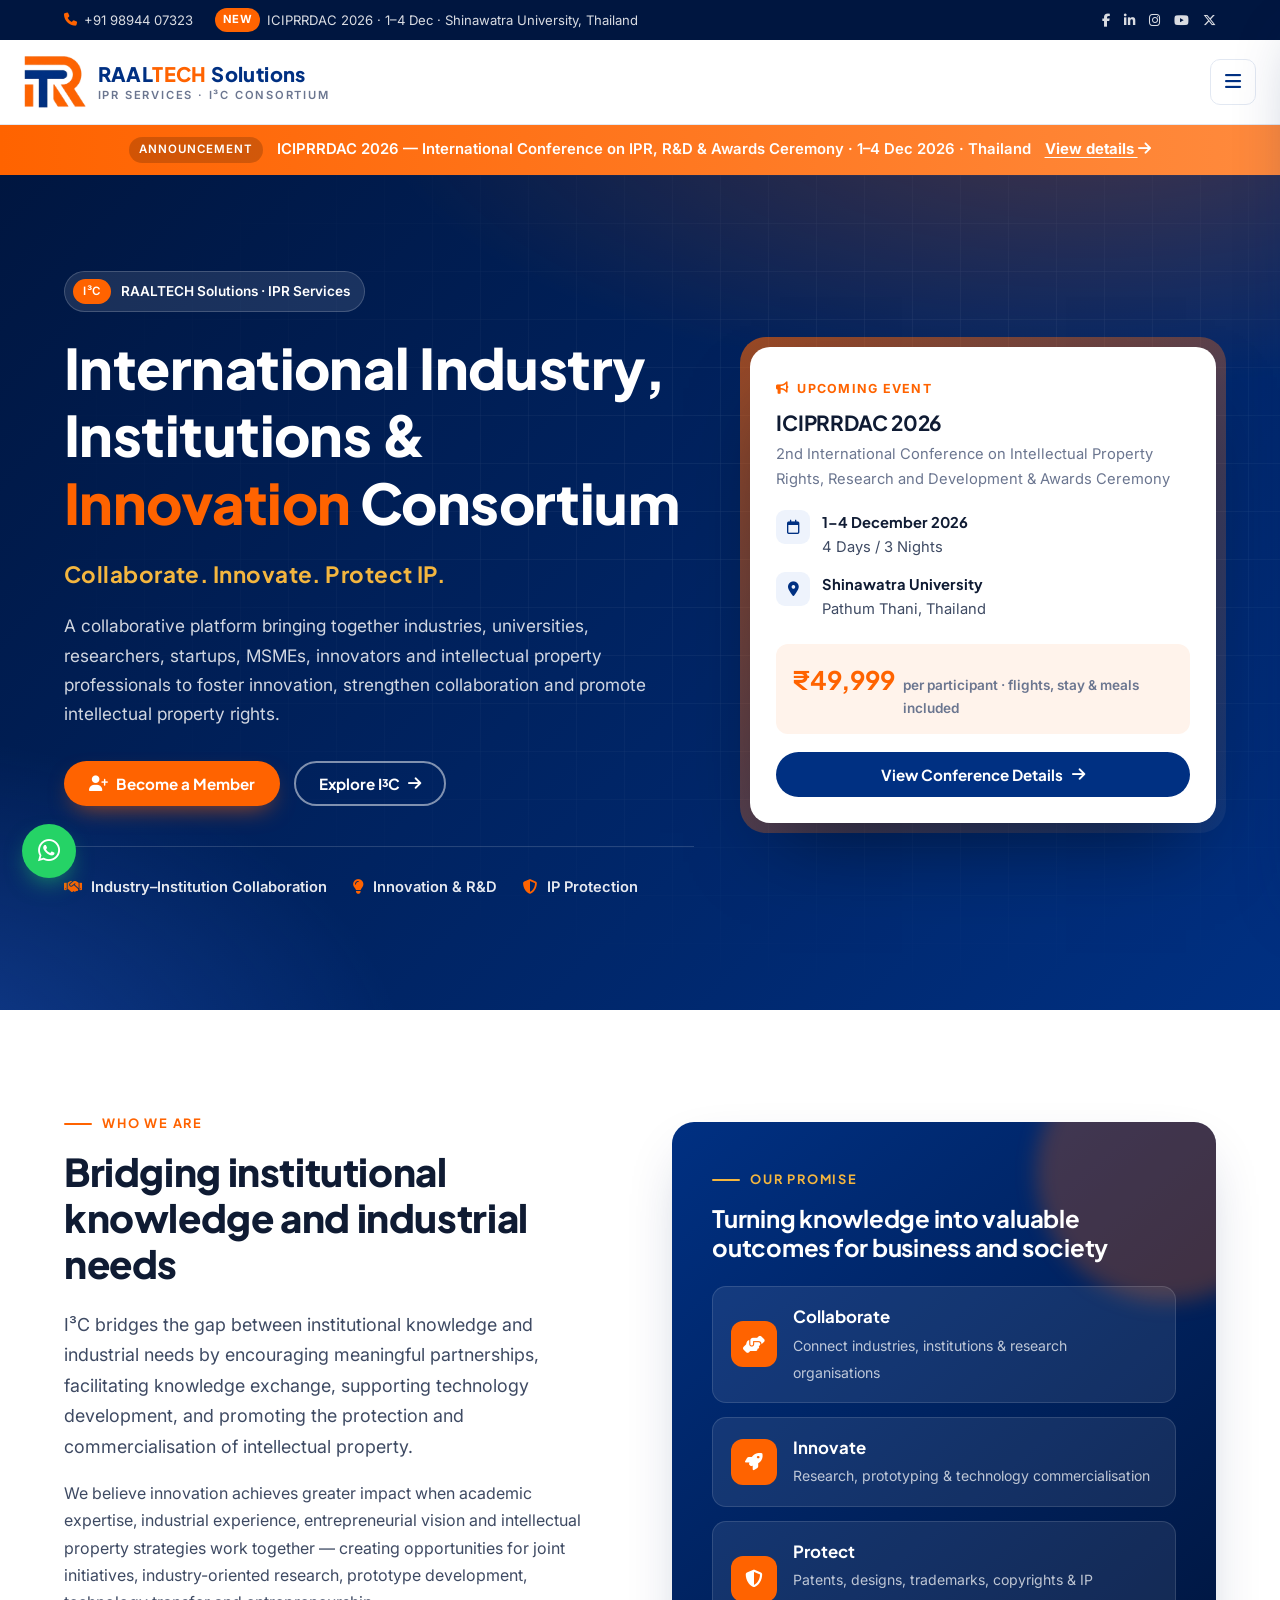
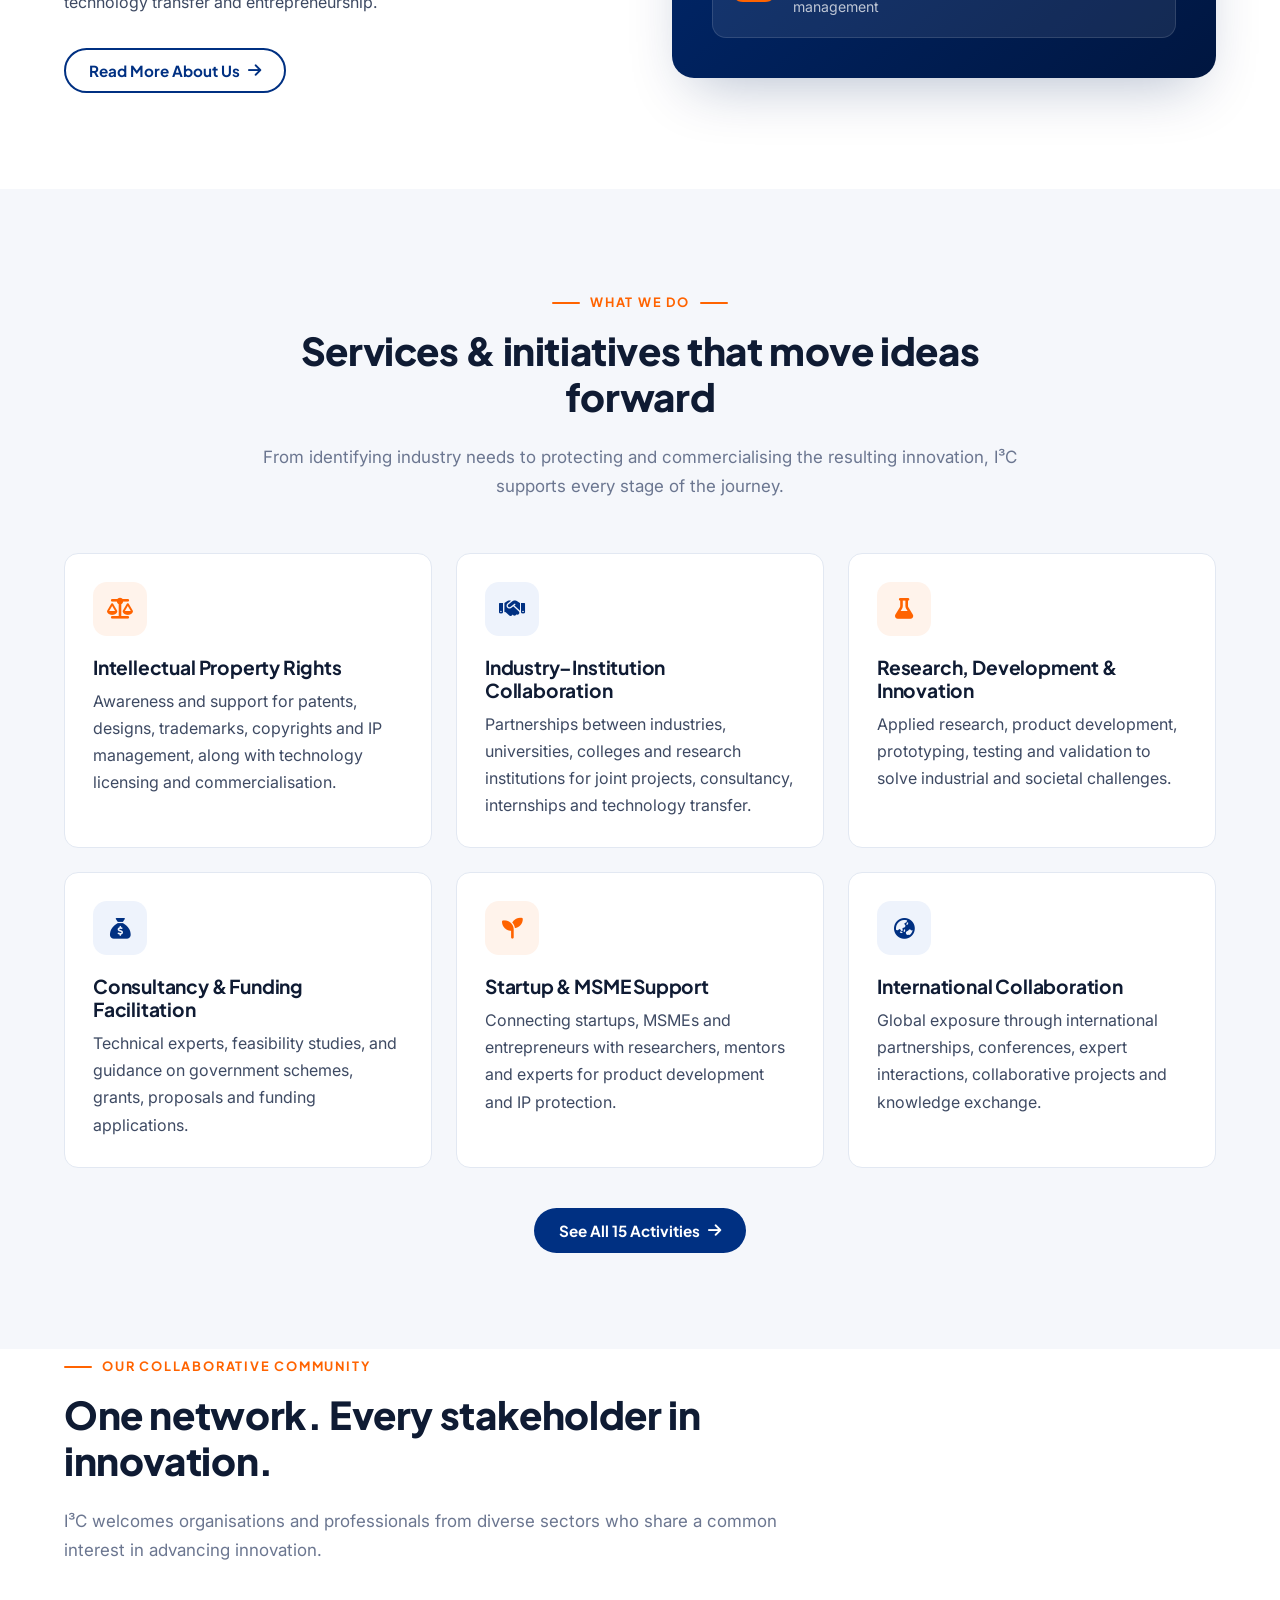
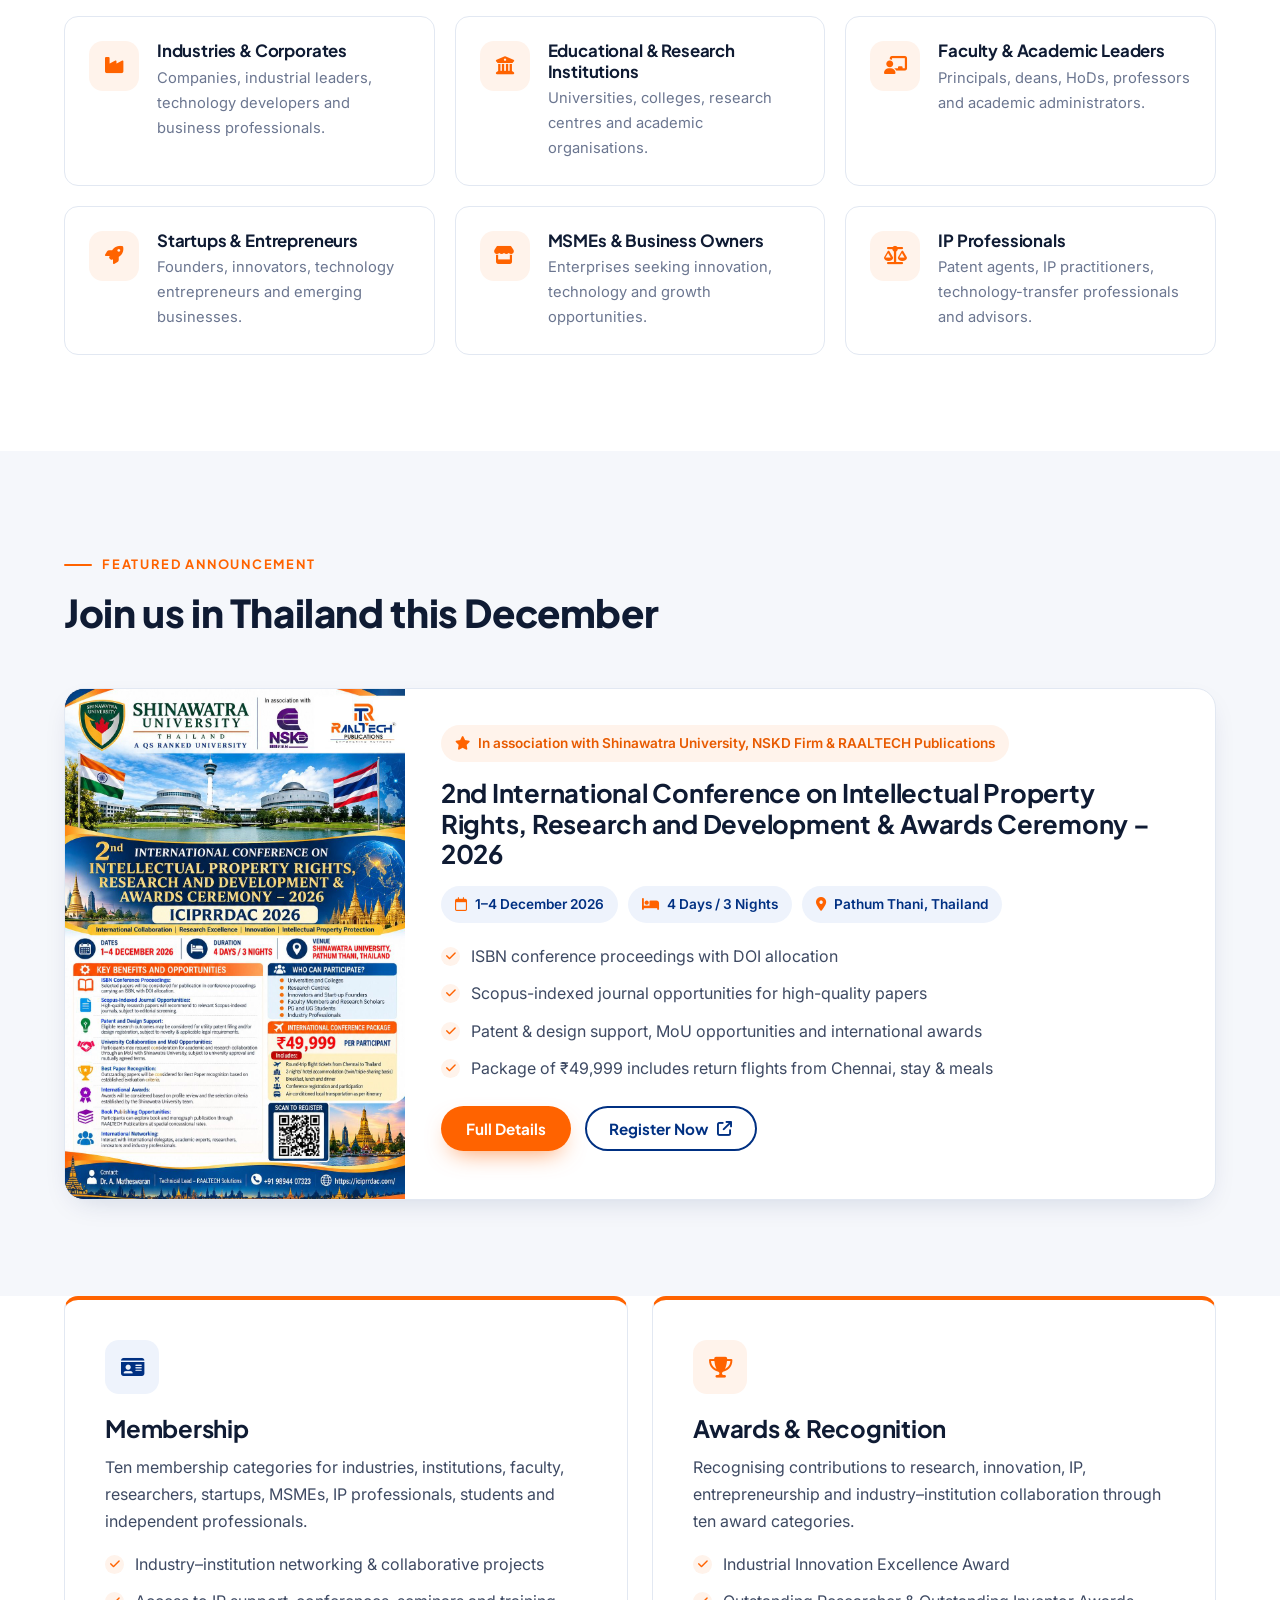
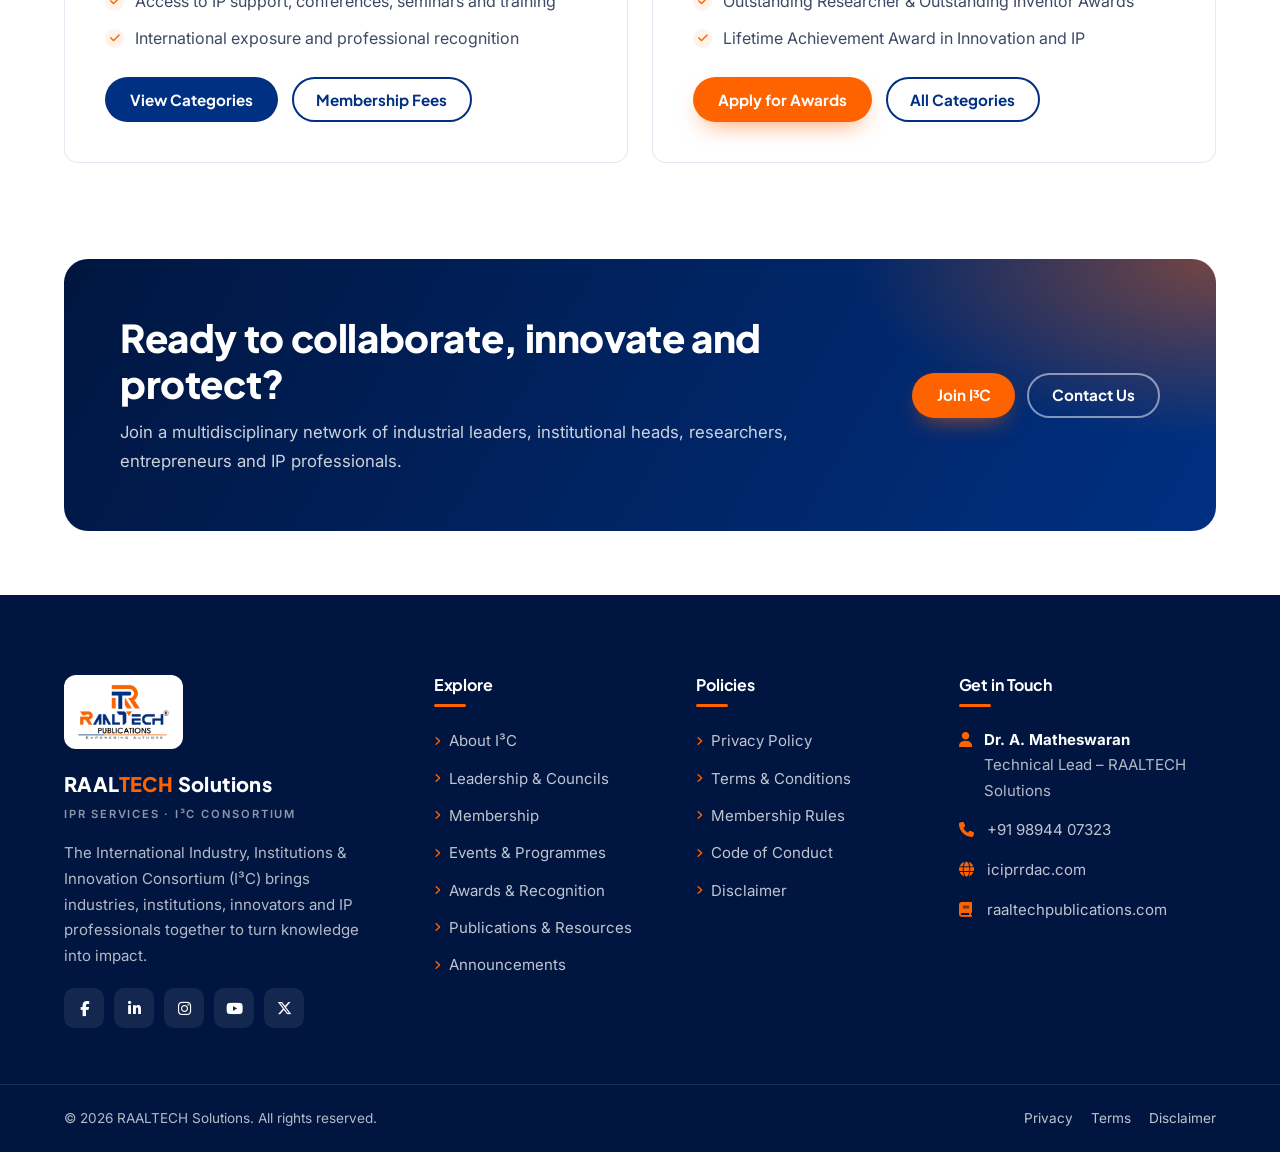
==== index.html @ c5537db1 "first commit" ====
<!doctype html>
<html lang="en">
<head>
  <meta charset="utf-8">
  <meta name="viewport" content="width=device-width, initial-scale=1">
  <title>RAALTECH Solutions | I³C – Collaborate. Innovate. Protect IP.</title>
  <meta name="description" content="RAALTECH Solutions (IPR Services) and the International Industry, Institutions & Innovation Consortium (I³C) connect industries, institutions, innovators and IP professionals.">
  <meta name="theme-color" content="#003082">
  <link rel="icon" type="image/png" href="assets/img/favicon.png">
  <link rel="preconnect" href="https://fonts.googleapis.com">
  <link rel="preconnect" href="https://fonts.gstatic.com" crossorigin>
  <link href="https://fonts.googleapis.com/css2?family=Inter:wght@400;500;600;700&family=Plus+Jakarta+Sans:wght@600;700;800&display=swap" rel="stylesheet">
  <link rel="stylesheet" href="https://cdnjs.cloudflare.com/ajax/libs/font-awesome/6.5.1/css/all.min.css">
  <link rel="stylesheet" href="assets/css/style.css">
  <script src="assets/js/main.js" defer></script>
</head>
<body data-page="home">
  <div id="site-header"></div>

  <main id="main">
    <!-- Announcement strip -->
    <div class="announce-strip">
      <div class="container">
        <span class="pill">Announcement</span>
        <span>ICIPRRDAC 2026 — International Conference on IPR, R&amp;D &amp; Awards Ceremony · 1–4 Dec 2026 · Thailand</span>
        <a href="announcements.html">View details <i class="fa-solid fa-arrow-right"></i></a>
      </div>
    </div>

    <!-- Hero -->
    <section class="hero">
      <div class="container">
        <div>
          <div class="hero-eyebrow"><span class="dot">I³C</span> RAALTECH Solutions · IPR Services</div>
          <h1>International Industry, Institutions &amp; <span class="accent">Innovation</span> Consortium</h1>
          <div class="hero-tagline">Collaborate. Innovate. Protect IP.</div>
          <p class="hero-lead">A collaborative platform bringing together industries, universities, researchers, startups, MSMEs, innovators and intellectual property professionals to foster innovation, strengthen collaboration and promote intellectual property rights.</p>
          <div class="hero-actions">
            <a class="btn btn-primary" href="membership.html#apply"><i class="fa-solid fa-user-plus"></i> Become a Member</a>
            <a class="btn btn-ghost-light" href="about.html">Explore I³C <i class="fa-solid fa-arrow-right"></i></a>
          </div>
          <div class="hero-pillars">
            <span><i class="fa-solid fa-handshake"></i> Industry–Institution Collaboration</span>
            <span><i class="fa-solid fa-lightbulb"></i> Innovation &amp; R&amp;D</span>
            <span><i class="fa-solid fa-shield-halved"></i> IP Protection</span>
          </div>
        </div>

        <aside class="hero-card reveal" aria-label="Upcoming conference">
          <div class="tag"><i class="fa-solid fa-bullhorn"></i> Upcoming Event</div>
          <h3>ICIPRRDAC 2026</h3>
          <p class="sub">2nd International Conference on Intellectual Property Rights, Research and Development &amp; Awards Ceremony</p>
          <ul class="meta">
            <li><i class="fa-regular fa-calendar"></i><span><strong>1–4 December 2026</strong>4 Days / 3 Nights</span></li>
            <li><i class="fa-solid fa-location-dot"></i><span><strong>Shinawatra University</strong>Pathum Thani, Thailand</span></li>
          </ul>
          <div class="price"><b>₹49,999</b><span>per participant · flights, stay &amp; meals included</span></div>
          <a class="btn btn-navy btn-block" href="announcements.html">View Conference Details <i class="fa-solid fa-arrow-right"></i></a>
        </aside>
      </div>
    </section>

    <!-- About -->
    <section class="section">
      <div class="container split">
        <div class="reveal">
          <span class="eyebrow">Who We Are</span>
          <h2>Bridging institutional knowledge and industrial needs</h2>
          <p class="lead">I³C bridges the gap between institutional knowledge and industrial needs by encouraging meaningful partnerships, facilitating knowledge exchange, supporting technology development, and promoting the protection and commercialisation of intellectual property.</p>
          <p>We believe innovation achieves greater impact when academic expertise, industrial experience, entrepreneurial vision and intellectual property strategies work together — creating opportunities for joint initiatives, industry-oriented research, prototype development, technology transfer and entrepreneurship.</p>
          <a class="btn btn-outline mt-2" href="about.html">Read More About Us <i class="fa-solid fa-arrow-right"></i></a>
        </div>
        <div class="about-visual reveal">
          <div class="about-panel">
            <span class="eyebrow" style="color:var(--gold)">Our Promise</span>
            <h3>Turning knowledge into valuable outcomes for business and society</h3>
            <div class="triad">
              <div class="triad-item"><i class="fa-solid fa-handshake-angle"></i><div><strong>Collaborate</strong><span>Connect industries, institutions &amp; research organisations</span></div></div>
              <div class="triad-item"><i class="fa-solid fa-rocket"></i><div><strong>Innovate</strong><span>Research, prototyping &amp; technology commercialisation</span></div></div>
              <div class="triad-item"><i class="fa-solid fa-shield-halved"></i><div><strong>Protect</strong><span>Patents, designs, trademarks, copyrights &amp; IP management</span></div></div>
            </div>
          </div>
        </div>
      </div>
    </section>

    <!-- What we do -->
    <section class="section section-soft">
      <div class="container">
        <div class="section-head center reveal">
          <span class="eyebrow">What We Do</span>
          <h2>Services &amp; initiatives that move ideas forward</h2>
          <p>From identifying industry needs to protecting and commercialising the resulting innovation, I³C supports every stage of the journey.</p>
        </div>
        <div class="grid grid-3">
          <article class="card reveal">
            <div class="card-icon orange"><i class="fa-solid fa-scale-balanced"></i></div>
            <h3>Intellectual Property Rights</h3>
            <p>Awareness and support for patents, designs, trademarks, copyrights and IP management, along with technology licensing and commercialisation.</p>
          </article>
          <article class="card reveal">
            <div class="card-icon"><i class="fa-solid fa-handshake"></i></div>
            <h3>Industry–Institution Collaboration</h3>
            <p>Partnerships between industries, universities, colleges and research institutions for joint projects, consultancy, internships and technology transfer.</p>
          </article>
          <article class="card reveal">
            <div class="card-icon orange"><i class="fa-solid fa-flask"></i></div>
            <h3>Research, Development &amp; Innovation</h3>
            <p>Applied research, product development, prototyping, testing and validation to solve industrial and societal challenges.</p>
          </article>
          <article class="card reveal">
            <div class="card-icon"><i class="fa-solid fa-sack-dollar"></i></div>
            <h3>Consultancy &amp; Funding Facilitation</h3>
            <p>Technical experts, feasibility studies, and guidance on government schemes, grants, proposals and funding applications.</p>
          </article>
          <article class="card reveal">
            <div class="card-icon orange"><i class="fa-solid fa-seedling"></i></div>
            <h3>Startup &amp; MSME Support</h3>
            <p>Connecting startups, MSMEs and entrepreneurs with researchers, mentors and experts for product development and IP protection.</p>
          </article>
          <article class="card reveal">
            <div class="card-icon"><i class="fa-solid fa-earth-asia"></i></div>
            <h3>International Collaboration</h3>
            <p>Global exposure through international partnerships, conferences, expert interactions, collaborative projects and knowledge exchange.</p>
          </article>
        </div>
        <div class="text-center mt-4 reveal">
          <a class="btn btn-navy" href="about.html#activities">See All 15 Activities <i class="fa-solid fa-arrow-right"></i></a>
        </div>
      </div>
    </section>

    <!-- Community -->
    <section class="section">
      <div class="container">
        <div class="section-head reveal">
          <span class="eyebrow">Our Collaborative Community</span>
          <h2>One network. Every stakeholder in innovation.</h2>
          <p>I³C welcomes organisations and professionals from diverse sectors who share a common interest in advancing innovation.</p>
        </div>
        <div class="community-grid">
          <div class="community-item reveal"><i class="fa-solid fa-industry"></i><div><h4>Industries &amp; Corporates</h4><p>Companies, industrial leaders, technology developers and business professionals.</p></div></div>
          <div class="community-item reveal"><i class="fa-solid fa-building-columns"></i><div><h4>Educational &amp; Research Institutions</h4><p>Universities, colleges, research centres and academic organisations.</p></div></div>
          <div class="community-item reveal"><i class="fa-solid fa-chalkboard-user"></i><div><h4>Faculty &amp; Academic Leaders</h4><p>Principals, deans, HoDs, professors and academic administrators.</p></div></div>
          <div class="community-item reveal"><i class="fa-solid fa-rocket"></i><div><h4>Startups &amp; Entrepreneurs</h4><p>Founders, innovators, technology entrepreneurs and emerging businesses.</p></div></div>
          <div class="community-item reveal"><i class="fa-solid fa-store"></i><div><h4>MSMEs &amp; Business Owners</h4><p>Enterprises seeking innovation, technology and growth opportunities.</p></div></div>
          <div class="community-item reveal"><i class="fa-solid fa-scale-balanced"></i><div><h4>IP Professionals</h4><p>Patent agents, IP practitioners, technology-transfer professionals and advisors.</p></div></div>
        </div>
      </div>
    </section>

    <!-- Featured event -->
    <section class="section section-soft">
      <div class="container">
        <div class="section-head reveal">
          <span class="eyebrow">Featured Announcement</span>
          <h2>Join us in Thailand this December</h2>
        </div>
        <article class="event-card reveal">
          <div class="poster"><img src="assets/img/iciprrdac-2026-poster.jpg" alt="ICIPRRDAC 2026 conference poster" loading="lazy" width="1024" height="1536"></div>
          <div class="body">
            <span class="chip orange"><i class="fa-solid fa-star"></i> In association with Shinawatra University, NSKD Firm &amp; RAALTECH Publications</span>
            <h3 class="mt-2" style="font-size:1.6rem">2nd International Conference on Intellectual Property Rights, Research and Development &amp; Awards Ceremony – 2026</h3>
            <div class="meta-row">
              <span class="chip"><i class="fa-regular fa-calendar"></i> 1–4 December 2026</span>
              <span class="chip"><i class="fa-solid fa-bed"></i> 4 Days / 3 Nights</span>
              <span class="chip"><i class="fa-solid fa-location-dot"></i> Pathum Thani, Thailand</span>
            </div>
            <ul class="check-list mb-3">
              <li>ISBN conference proceedings with DOI allocation</li>
              <li>Scopus-indexed journal opportunities for high-quality papers</li>
              <li>Patent &amp; design support, MoU opportunities and international awards</li>
              <li>Package of ₹49,999 includes return flights from Chennai, stay &amp; meals</li>
            </ul>
            <div class="hero-actions">
              <a class="btn btn-primary" href="announcements.html">Full Details</a>
              <a class="btn btn-outline" href="https://iciprrdac.com/" target="_blank" rel="noopener">Register Now <i class="fa-solid fa-arrow-up-right-from-square"></i></a>
            </div>
          </div>
        </article>
      </div>
    </section>

    <!-- Membership & awards -->
    <section class="section">
      <div class="container">
        <div class="grid grid-2">
          <article class="card card-accent reveal" style="padding:40px">
            <div class="card-icon"><i class="fa-solid fa-id-card"></i></div>
            <h3 style="font-size:1.5rem">Membership</h3>
            <p>Ten membership categories for industries, institutions, faculty, researchers, startups, MSMEs, IP professionals, students and independent professionals.</p>
            <ul class="check-list">
              <li>Industry–institution networking &amp; collaborative projects</li>
              <li>Access to IP support, conferences, seminars and training</li>
              <li>International exposure and professional recognition</li>
            </ul>
            <div class="hero-actions mt-3">
              <a class="btn btn-navy" href="membership.html#categories">View Categories</a>
              <a class="btn btn-outline" href="membership.html#fees">Membership Fees</a>
            </div>
          </article>
          <article class="card card-accent reveal" style="padding:40px">
            <div class="card-icon orange"><i class="fa-solid fa-trophy"></i></div>
            <h3 style="font-size:1.5rem">Awards &amp; Recognition</h3>
            <p>Recognising contributions to research, innovation, IP, entrepreneurship and industry–institution collaboration through ten award categories.</p>
            <ul class="check-list">
              <li>Industrial Innovation Excellence Award</li>
              <li>Outstanding Researcher &amp; Outstanding Inventor Awards</li>
              <li>Lifetime Achievement Award in Innovation and IP</li>
            </ul>
            <div class="hero-actions mt-3">
              <a class="btn btn-primary" href="awards.html#apply">Apply for Awards</a>
              <a class="btn btn-outline" href="awards.html#categories">All Categories</a>
            </div>
          </article>
        </div>
      </div>
    </section>

    <!-- CTA -->
    <section class="section-sm" style="padding-top:0">
      <div class="container">
        <div class="cta-band reveal">
          <div>
            <h2>Ready to collaborate, innovate and protect?</h2>
            <p>Join a multidisciplinary network of industrial leaders, institutional heads, researchers, entrepreneurs and IP professionals.</p>
          </div>
          <div class="actions">
            <a class="btn btn-primary" href="membership.html#apply">Join I³C</a>
            <a class="btn btn-ghost-light" href="contact.html">Contact Us</a>
          </div>
        </div>
      </div>
    </section>
  </main>

  <div id="site-footer"></div>
</body>
</html>
---- assets/css/style.css ----
/* =========================================================
   RAALTECH Solutions — I³C (IPR Services)
   Global stylesheet
   ========================================================= */

:root {
  --navy: #003082;
  --navy-700: #00266a;
  --navy-900: #001640;
  --navy-50: #eef3fc;
  --orange: #ff6300;
  --orange-600: #e85a00;
  --orange-50: #fff3eb;
  --gold: #f4b63f;

  --ink: #0f1b33;
  --body: #3e4a63;
  --muted: #6b7690;
  --line: #e2e8f2;
  --bg: #ffffff;
  --bg-soft: #f5f7fb;

  --radius: 14px;
  --radius-sm: 10px;
  --shadow-sm: 0 1px 2px rgba(15, 27, 51, .06), 0 2px 8px rgba(15, 27, 51, .04);
  --shadow: 0 10px 30px -12px rgba(0, 32, 90, .18);
  --shadow-lg: 0 24px 60px -20px rgba(0, 32, 90, .30);

  --font-head: "Plus Jakarta Sans", system-ui, -apple-system, "Segoe UI", sans-serif;
  --font-body: "Inter", system-ui, -apple-system, "Segoe UI", sans-serif;

  --container: 1200px;
  --header-h: 84px;
}

*, *::before, *::after { box-sizing: border-box; }
html { scroll-behavior: smooth; scroll-padding-top: calc(var(--header-h) + 16px); }
body {
  margin: 0;
  font-family: var(--font-body);
  font-size: 16px;
  line-height: 1.7;
  color: var(--body);
  background: var(--bg);
  -webkit-font-smoothing: antialiased;
  text-rendering: optimizeLegibility;
}
img { max-width: 100%; height: auto; display: block; }
a { color: var(--navy); text-decoration: none; transition: color .2s; }
a:hover { color: var(--orange); }
h1, h2, h3, h4, h5 {
  font-family: var(--font-head);
  color: var(--ink);
  line-height: 1.2;
  margin: 0 0 .6em;
  letter-spacing: -.01em;
}
h1 { font-size: clamp(2.1rem, 4.6vw, 3.5rem); font-weight: 800; }
h2 { font-size: clamp(1.7rem, 3vw, 2.4rem); font-weight: 800; }
h3 { font-size: 1.2rem; font-weight: 700; }
h4 { font-size: 1.05rem; font-weight: 700; }
p { margin: 0 0 1em; }
ul { padding-left: 1.2em; }
::selection { background: var(--orange); color: #fff; }

.container { width: 100%; max-width: var(--container); margin: 0 auto; padding: 0 24px; }
.sr-only { position: absolute; width: 1px; height: 1px; overflow: hidden; clip: rect(0 0 0 0); white-space: nowrap; }
.skip-link { position: absolute; left: 16px; top: -60px; background: var(--navy); color: #fff; padding: 10px 16px; border-radius: 8px; z-index: 1000; }
.skip-link:focus { top: 12px; color: #fff; }
:focus-visible { outline: 3px solid var(--orange); outline-offset: 2px; border-radius: 4px; }

/* ---------- Buttons ---------- */
.btn {
  display: inline-flex; align-items: center; justify-content: center; gap: .55em;
  padding: .85em 1.5em; border-radius: 999px; border: 2px solid transparent;
  font-family: var(--font-head); font-weight: 700; font-size: .95rem; line-height: 1;
  cursor: pointer; transition: transform .2s, background .2s, color .2s, box-shadow .2s, border-color .2s;
  white-space: nowrap;
}
.btn:hover { transform: translateY(-2px); }
.btn-primary { background: var(--orange); color: #fff; box-shadow: 0 10px 24px -10px rgba(255, 99, 0, .7); }
.btn-primary:hover { background: var(--orange-600); color: #fff; }
.btn-navy { background: var(--navy); color: #fff; }
.btn-navy:hover { background: var(--navy-700); color: #fff; }
.btn-outline { border-color: var(--navy); color: var(--navy); background: transparent; }
.btn-outline:hover { background: var(--navy); color: #fff; }
.btn-ghost-light { border-color: rgba(255,255,255,.5); color: #fff; }
.btn-ghost-light:hover { background: #fff; color: var(--navy); border-color: #fff; }
.btn-sm { padding: .65em 1.15em; font-size: .85rem; }
.btn-block { width: 100%; }

/* ---------- Top bar ---------- */
.topbar { background: var(--navy-900); color: rgba(255,255,255,.8); font-size: .82rem; }
.topbar .container { display: flex; align-items: center; justify-content: space-between; gap: 16px; min-height: 40px; }
.topbar a { color: rgba(255,255,255,.85); }
.topbar a:hover { color: var(--orange); }
.topbar-info { display: flex; gap: 22px; flex-wrap: wrap; }
.topbar-info span, .topbar-info a { display: inline-flex; align-items: center; gap: 7px; }
.topbar-info i { color: var(--orange); }
.topbar-social { display: flex; gap: 14px; }
.topbar-ticker { display: inline-flex; align-items: center; gap: 8px; }
.topbar-ticker .pill { background: var(--orange); color: #fff; padding: 2px 8px; border-radius: 999px; font-weight: 700; font-size: .7rem; letter-spacing: .04em; }

/* ---------- Header ---------- */
.site-header {
  position: sticky; top: 0; z-index: 100;
  border-bottom: 1px solid var(--line);
  transition: box-shadow .25s;
}
/* Blur lives on a pseudo-element so the header doesn't become the containing block for the fixed mobile menu */
.site-header::before {
  content: ""; position: absolute; inset: 0; z-index: -1;
  background: rgba(255,255,255,.96); backdrop-filter: saturate(160%) blur(10px); -webkit-backdrop-filter: saturate(160%) blur(10px);
}
.site-header.scrolled { box-shadow: 0 6px 24px -12px rgba(0, 32, 90, .25); }
.site-header .container { max-width: 1440px; display: flex; align-items: center; justify-content: space-between; height: var(--header-h); gap: 20px; }

.brand { display: flex; align-items: center; gap: 12px; flex-shrink: 0; }
.brand img { height: 52px; width: auto; }
.brand-text { display: flex; flex-direction: column; line-height: 1.1; }
.brand-name { font-family: var(--font-head); font-weight: 800; font-size: 1.25rem; letter-spacing: .02em; color: var(--navy); }
.brand-name b { color: var(--orange); font-weight: 800; }
.brand-sub { font-size: .7rem; letter-spacing: .16em; text-transform: uppercase; color: var(--muted); font-weight: 600; margin-top: 4px; }

.nav { display: flex; align-items: center; gap: 4px; }
.nav > ul { list-style: none; display: flex; align-items: center; gap: 2px; margin: 0; padding: 0; }
.nav-item { position: relative; }
.nav-link {
  display: inline-flex; align-items: center; gap: 6px;
  padding: 10px 10px; border-radius: 8px; white-space: nowrap;
  font-family: var(--font-head); font-weight: 600; font-size: .88rem; color: var(--ink);
  background: none; border: 0; cursor: pointer;
}
.nav-link .fa-chevron-down { font-size: .6rem; opacity: .6; transition: transform .2s; }
.nav-link:hover, .nav-item:hover > .nav-link, .nav-item:focus-within > .nav-link { color: var(--navy); background: var(--navy-50); }
.nav-item:hover > .nav-link .fa-chevron-down { transform: rotate(180deg); }
.nav-link.active { color: var(--navy); }
.nav-link.active::after {
  content: ""; position: absolute; left: 12px; right: 12px; bottom: 2px; height: 2px; background: var(--orange); border-radius: 2px;
}
.nav-link .badge-new { background: var(--orange); color: #fff; font-size: .6rem; padding: 2px 6px; border-radius: 999px; letter-spacing: .04em; }

.dropdown {
  position: absolute; top: calc(100% + 8px); left: 0; min-width: 270px;
  background: #fff; border: 1px solid var(--line); border-radius: var(--radius);
  box-shadow: var(--shadow-lg); padding: 10px; list-style: none; margin: 0;
  opacity: 0; visibility: hidden; transform: translateY(8px); transition: all .2s;
}
.dropdown::before { content: ""; position: absolute; top: -10px; left: 0; right: 0; height: 10px; }
.nav-item:hover > .dropdown, .nav-item:focus-within > .dropdown { opacity: 1; visibility: visible; transform: translateY(0); }
.dropdown a {
  display: flex; align-items: center; gap: 10px; padding: 9px 12px; border-radius: 8px;
  font-size: .9rem; color: var(--body); font-weight: 500;
}
.dropdown a i { color: var(--orange); width: 16px; text-align: center; font-size: .85rem; }
.dropdown a:hover { background: var(--navy-50); color: var(--navy); }

.nav-cta { margin-left: 10px; }
.nav-toggle {
  display: none; width: 46px; height: 46px; border-radius: 10px; border: 1px solid var(--line);
  background: #fff; cursor: pointer; align-items: center; justify-content: center; font-size: 1.15rem; color: var(--navy);
}

@media (max-width: 1440px) and (min-width: 1301px) { .nav-cta { display: none; } }
@media (max-width: 1300px) {
  .nav-toggle { display: inline-flex; }
  .nav {
    position: fixed; inset: 0 0 0 auto; width: min(380px, 88vw); background: #fff;
    flex-direction: column; align-items: stretch; padding: 90px 20px 30px; overflow-y: auto;
    transform: translateX(100%); transition: transform .3s ease; box-shadow: var(--shadow-lg); z-index: 120;
  }
  .nav.open { transform: none; }
  .nav > ul { flex-direction: column; align-items: stretch; gap: 0; }
  .nav-link { width: 100%; justify-content: space-between; padding: 14px 12px; font-size: 1rem; border-bottom: 1px solid var(--line); border-radius: 0; }
  .nav-link.active::after { display: none; }
  .nav-link.active { color: var(--orange); }
  .dropdown {
    position: static; opacity: 1; visibility: visible; transform: none; box-shadow: none; border: 0;
    padding: 4px 0 8px 10px; display: none; min-width: 0;
  }
  .nav-item.open > .dropdown { display: block; }
  .nav-item:hover > .nav-link .fa-chevron-down { transform: none; }
  .nav-item.open > .nav-link .fa-chevron-down { transform: rotate(180deg); }
  .nav-cta { margin: 20px 0 0; }
  .nav-close { position: absolute; top: 22px; right: 20px; }
  .nav-overlay { position: fixed; inset: 0; background: rgba(0, 22, 64, .5); z-index: 99; opacity: 0; visibility: hidden; transition: .3s; }
  .nav-overlay.show { opacity: 1; visibility: visible; }
}
@media (min-width: 1301px) { .nav-close, .nav-overlay { display: none; } }
@media (max-width: 760px) {
  .topbar-social, .topbar-info .hide-sm { display: none; }
  .brand img { height: 42px; }
  .brand-name { font-size: 1.1rem; }
  .brand-sub { font-size: .6rem; letter-spacing: .1em; }
  :root { --header-h: 72px; }
}

/* ---------- Hero (home) ---------- */
.hero {
  position: relative; overflow: hidden; color: #fff;
  background:
    radial-gradient(1200px 500px at 85% -10%, rgba(255, 99, 0, .28), transparent 60%),
    radial-gradient(900px 600px at -10% 110%, rgba(56, 120, 255, .35), transparent 60%),
    linear-gradient(135deg, var(--navy-900) 0%, var(--navy) 100%);
}
.hero::before {
  content: ""; position: absolute; inset: 0; opacity: .12;
  background-image: linear-gradient(rgba(255,255,255,.4) 1px, transparent 1px), linear-gradient(90deg, rgba(255,255,255,.4) 1px, transparent 1px);
  background-size: 48px 48px;
  mask-image: radial-gradient(ellipse at 70% 40%, #000 20%, transparent 70%);
}
.hero .container { position: relative; z-index: 1; display: grid; grid-template-columns: 1.15fr .85fr; gap: 56px; align-items: center; padding-top: 96px; padding-bottom: 110px; }
.hero h1 { color: #fff; margin-bottom: .35em; }
.hero h1 .accent { color: var(--orange); }
.hero-eyebrow {
  display: inline-flex; align-items: center; gap: 10px; padding: 7px 14px 7px 8px; border-radius: 999px;
  background: rgba(255,255,255,.1); border: 1px solid rgba(255,255,255,.18); font-size: .85rem; font-weight: 600; margin-bottom: 22px;
}
.hero-eyebrow .dot { background: var(--orange); color: #fff; border-radius: 999px; padding: 3px 10px; font-size: .72rem; letter-spacing: .05em; }
.hero-tagline { font-family: var(--font-head); font-size: clamp(1.1rem, 2vw, 1.4rem); font-weight: 700; color: var(--gold); letter-spacing: .02em; margin-bottom: 18px; }
.hero-lead { font-size: 1.08rem; color: rgba(255,255,255,.82); max-width: 620px; margin-bottom: 32px; }
.hero-actions { display: flex; gap: 14px; flex-wrap: wrap; }
.hero-pillars { display: flex; flex-wrap: wrap; gap: 10px 26px; margin-top: 40px; padding-top: 28px; border-top: 1px solid rgba(255,255,255,.15); }
.hero-pillars span { display: inline-flex; align-items: center; gap: 9px; font-size: .92rem; font-weight: 600; color: rgba(255,255,255,.9); }
.hero-pillars i { color: var(--orange); }

.hero-card {
  position: relative; background: #fff; color: var(--body); border-radius: 20px; padding: 26px;
  box-shadow: 0 40px 80px -30px rgba(0,0,0,.5);
}
.hero-card::before {
  content: ""; position: absolute; inset: -10px; border-radius: 26px; z-index: -1;
  background: linear-gradient(135deg, rgba(255,99,0,.6), rgba(255,255,255,.05));
}
.hero-card .tag { display: inline-flex; align-items: center; gap: 8px; color: var(--orange); font-weight: 700; font-size: .78rem; letter-spacing: .1em; text-transform: uppercase; margin-bottom: 12px; }
.hero-card h3 { font-size: 1.3rem; margin-bottom: 6px; }
.hero-card .sub { color: var(--muted); font-size: .92rem; margin-bottom: 18px; }
.hero-card .meta { display: grid; gap: 12px; margin: 0 0 22px; padding: 0; list-style: none; }
.hero-card .meta li { display: flex; gap: 12px; align-items: flex-start; font-size: .92rem; }
.hero-card .meta i { width: 34px; height: 34px; flex-shrink: 0; display: grid; place-items: center; border-radius: 9px; background: var(--navy-50); color: var(--navy); font-size: .9rem; }
.hero-card .meta strong { display: block; color: var(--ink); font-family: var(--font-head); }
.hero-card .price { display: flex; align-items: baseline; gap: 8px; padding: 14px 16px; background: var(--orange-50); border-radius: 12px; margin-bottom: 18px; }
.hero-card .price b { font-family: var(--font-head); font-size: 1.6rem; color: var(--orange); }
.hero-card .price span { font-size: .85rem; color: var(--muted); font-weight: 600; }

@media (max-width: 960px) {
  .hero .container { grid-template-columns: 1fr; padding-top: 64px; padding-bottom: 80px; gap: 44px; }
}

/* ---------- Page hero (inner pages) ---------- */
.page-hero {
  position: relative; color: #fff; overflow: hidden;
  background:
    radial-gradient(800px 360px at 90% 0%, rgba(255, 99, 0, .3), transparent 60%),
    linear-gradient(120deg, var(--navy-900), var(--navy));
}
.page-hero::after {
  content: ""; position: absolute; right: -60px; bottom: -120px; width: 380px; height: 380px; border-radius: 50%;
  border: 60px solid rgba(255,255,255,.05);
}
.page-hero .container { position: relative; z-index: 1; padding-top: 70px; padding-bottom: 70px; }
.page-hero h1 { color: #fff; font-size: clamp(2rem, 4vw, 3rem); margin-bottom: .3em; }
.page-hero p { color: rgba(255,255,255,.8); max-width: 720px; font-size: 1.08rem; margin: 0; }
.breadcrumb { display: flex; flex-wrap: wrap; gap: 8px; list-style: none; padding: 0; margin: 0 0 18px; font-size: .85rem; }
.breadcrumb li { color: rgba(255,255,255,.65); }
.breadcrumb li + li::before { content: "/"; margin-right: 8px; color: rgba(255,255,255,.35); }
.breadcrumb a { color: rgba(255,255,255,.85); }
.breadcrumb a:hover { color: var(--orange); }

/* ---------- Sub navigation (in-page) ---------- */
.subnav { position: sticky; top: var(--header-h); z-index: 50; background: #fff; border-bottom: 1px solid var(--line); }
.subnav ul { display: flex; gap: 6px; list-style: none; margin: 0; padding: 12px 0; overflow-x: auto; scrollbar-width: none; }
.subnav ul::-webkit-scrollbar { display: none; }
.subnav a { display: block; padding: 8px 16px; border-radius: 999px; font-size: .88rem; font-weight: 600; color: var(--body); white-space: nowrap; border: 1px solid var(--line); }
.subnav a:hover, .subnav a.active { background: var(--navy); color: #fff; border-color: var(--navy); }

/* ---------- Sections ---------- */
.section { padding: 96px 0; }
.section-sm { padding: 64px 0; }
.section-soft { background: var(--bg-soft); }
.section-navy { background: linear-gradient(135deg, var(--navy-900), var(--navy)); color: rgba(255,255,255,.85); }
.section-navy h2, .section-navy h3, .section-navy h4 { color: #fff; }
.section + .section:not(.section-soft):not(.section-navy) { padding-top: 0; }
.section-soft + .section-soft { padding-top: 0; }

.eyebrow {
  display: inline-flex; align-items: center; gap: 10px; color: var(--orange);
  font-family: var(--font-head); font-weight: 700; font-size: .8rem; letter-spacing: .14em; text-transform: uppercase; margin-bottom: 14px;
}
.eyebrow::before { content: ""; width: 28px; height: 2px; background: currentColor; border-radius: 2px; }
.section-head { max-width: 760px; margin-bottom: 52px; }
.section-head.center { margin-left: auto; margin-right: auto; text-align: center; }
.section-head.center .eyebrow::after { content: ""; width: 28px; height: 2px; background: currentColor; border-radius: 2px; }
.section-head p { font-size: 1.06rem; color: var(--muted); }
.section-navy .section-head p { color: rgba(255,255,255,.75); }
.lead { font-size: 1.12rem; color: var(--body); }

/* ---------- Grids ---------- */
.grid { display: grid; gap: 24px; }
.grid-2 { grid-template-columns: repeat(2, 1fr); }
.grid-3 { grid-template-columns: repeat(3, 1fr); }
.grid-4 { grid-template-columns: repeat(4, 1fr); }
.split { display: grid; grid-template-columns: 1fr 1fr; gap: 64px; align-items: center; }
.split-wide { grid-template-columns: 1.2fr .8fr; }
@media (max-width: 1024px) { .grid-4 { grid-template-columns: repeat(2, 1fr); } .grid-3 { grid-template-columns: repeat(2, 1fr); } }
@media (max-width: 860px) { .split, .split-wide { grid-template-columns: 1fr; gap: 40px; } }
@media (max-width: 640px) { .grid-2, .grid-3, .grid-4 { grid-template-columns: 1fr; } .section { padding: 72px 0; } }

/* ---------- Cards ---------- */
.card {
  position: relative; background: #fff; border: 1px solid var(--line); border-radius: var(--radius);
  padding: 28px; transition: transform .25s, box-shadow .25s, border-color .25s;
}
.card:hover { transform: translateY(-4px); box-shadow: var(--shadow); border-color: transparent; }
.card h3 { margin-bottom: .45em; }
.card p:last-child, .card ul:last-child { margin-bottom: 0; }
.card-icon {
  width: 54px; height: 54px; border-radius: 14px; display: grid; place-items: center; font-size: 1.3rem;
  background: var(--navy-50); color: var(--navy); margin-bottom: 20px; transition: .25s;
}
.card:hover .card-icon { background: var(--navy); color: #fff; }
.card-icon.orange { background: var(--orange-50); color: var(--orange); }
.card:hover .card-icon.orange { background: var(--orange); color: #fff; }
.card .num {
  position: absolute; top: 22px; right: 24px; font-family: var(--font-head); font-weight: 800; font-size: 2.2rem;
  color: var(--navy-50); line-height: 1;
}
.card-link { display: inline-flex; align-items: center; gap: 8px; margin-top: 14px; font-weight: 700; font-family: var(--font-head); font-size: .9rem; }
.card-link i { transition: transform .2s; }
.card-link:hover i { transform: translateX(4px); }
.card-accent { border-top: 4px solid var(--orange); }

.check-list { list-style: none; padding: 0; margin: 0; display: grid; gap: 10px; }
.check-list li { position: relative; padding-left: 30px; }
.check-list li::before {
  content: "\f00c"; font-family: "Font Awesome 6 Free"; font-weight: 900; font-size: .7rem;
  position: absolute; left: 0; top: .35em; width: 19px; height: 19px; border-radius: 50%;
  background: var(--orange-50); color: var(--orange); display: grid; place-items: center;
}
.section-navy .check-list li::before { background: rgba(255,99,0,.2); }

/* ---------- Feature / about blocks ---------- */
.about-visual { position: relative; }
.about-panel {
  position: relative; border-radius: 22px; padding: 40px; color: #fff; overflow: hidden;
  background: linear-gradient(140deg, var(--navy), var(--navy-900));
  box-shadow: var(--shadow-lg);
}
.about-panel::after { content: ""; position: absolute; width: 260px; height: 260px; border-radius: 50%; right: -80px; top: -80px; background: rgba(255,99,0,.25); filter: blur(10px); }
.about-panel h3 { color: #fff; font-size: 1.5rem; position: relative; z-index: 1; }
.about-panel .triad { position: relative; z-index: 1; display: grid; gap: 14px; margin-top: 24px; }
.triad-item { display: flex; gap: 16px; align-items: center; padding: 16px 18px; border-radius: 14px; background: rgba(255,255,255,.08); border: 1px solid rgba(255,255,255,.12); }
.triad-item i { width: 46px; height: 46px; border-radius: 12px; display: grid; place-items: center; background: var(--orange); color: #fff; font-size: 1.1rem; flex-shrink: 0; }
.triad-item strong { display: block; color: #fff; font-family: var(--font-head); font-size: 1.05rem; }
.triad-item span { font-size: .88rem; color: rgba(255,255,255,.72); }

.stat-strip { display: grid; grid-template-columns: repeat(4, 1fr); gap: 1px; background: var(--line); border-radius: var(--radius); overflow: hidden; border: 1px solid var(--line); }
.stat-strip > div { background: #fff; padding: 26px 22px; }
.stat-strip b { display: block; font-family: var(--font-head); font-size: 2rem; color: var(--navy); line-height: 1.1; }
.stat-strip span { font-size: .9rem; color: var(--muted); }
@media (max-width: 860px) { .stat-strip { grid-template-columns: repeat(2, 1fr); } }

/* Vision & mission */
.vm-card { padding: 40px; border-radius: 20px; height: 100%; }
.vm-card.vision { background: linear-gradient(140deg, var(--navy), var(--navy-900)); color: rgba(255,255,255,.85); }
.vm-card.vision h3 { color: #fff; }
.vm-card.vision .quote { font-family: var(--font-head); font-size: 1.28rem; line-height: 1.55; color: #fff; font-weight: 600; }
.vm-card .vm-icon { width: 60px; height: 60px; border-radius: 16px; display: grid; place-items: center; font-size: 1.4rem; background: var(--orange); color: #fff; margin-bottom: 22px; }
.mission-list { list-style: none; padding: 0; margin: 0; display: grid; gap: 18px; }
.mission-list li { display: flex; gap: 16px; }
.mission-list .mi { width: 42px; height: 42px; border-radius: 12px; flex-shrink: 0; display: grid; place-items: center; background: var(--navy-50); color: var(--navy); }
.mission-list strong { display: block; font-family: var(--font-head); color: var(--ink); margin-bottom: 2px; }

/* Activities */
.activity-grid { display: grid; grid-template-columns: repeat(3, 1fr); gap: 20px; counter-reset: act; }
@media (max-width: 1024px) { .activity-grid { grid-template-columns: repeat(2, 1fr); } }
@media (max-width: 640px) { .activity-grid { grid-template-columns: 1fr; } }
.activity {
  background: #fff; border: 1px solid var(--line); border-radius: var(--radius); padding: 26px 26px 24px; position: relative;
  transition: .25s;
}
.activity:hover { box-shadow: var(--shadow); transform: translateY(-3px); border-color: transparent; }
.activity .act-no {
  display: inline-grid; place-items: center; min-width: 40px; height: 40px; padding: 0 10px; border-radius: 10px; margin-bottom: 16px;
  background: var(--navy); color: #fff; font-family: var(--font-head); font-weight: 800; font-size: .95rem;
}
.activity:nth-child(3n+2) .act-no { background: var(--orange); }
.activity h3 { font-size: 1.07rem; }
.activity ul { margin: 0; padding-left: 1.1em; font-size: .93rem; }
.activity li { margin-bottom: 6px; }
.activity li::marker { color: var(--orange); }
@media (min-width: 1025px) { .activity.tall { grid-row: span 3; } }
.activity.tall { background: linear-gradient(180deg, var(--orange-50), #fff 40%); border-color: #ffd9bf; }
.activity-cta { display: flex; flex-direction: column; justify-content: center; padding: 28px; border-radius: var(--radius); color: rgba(255,255,255,.8); background: linear-gradient(140deg, var(--navy), var(--navy-900)); }
.activity-cta h3 { color: #fff; font-size: 1.15rem; }
.activity-cta .btn { align-self: flex-start; margin-top: 8px; }

/* Community chips */
.community-grid { display: grid; grid-template-columns: repeat(auto-fit, minmax(300px, 1fr)); gap: 20px; }
.community-item { display: flex; gap: 18px; padding: 24px; border-radius: var(--radius); background: #fff; border: 1px solid var(--line); transition: .25s; }
.community-item:hover { border-color: var(--orange); box-shadow: var(--shadow-sm); }
.community-item i { width: 50px; height: 50px; border-radius: 14px; flex-shrink: 0; display: grid; place-items: center; background: var(--orange-50); color: var(--orange); font-size: 1.15rem; }
.community-item h4 { margin-bottom: 4px; }
.community-item p { margin: 0; font-size: .92rem; color: var(--muted); }

/* ---------- Tables ---------- */
.table-wrap { overflow-x: auto; border-radius: var(--radius); border: 1px solid var(--line); background: #fff; box-shadow: var(--shadow-sm); }
table { width: 100%; border-collapse: collapse; min-width: 560px; }
th, td { padding: 16px 22px; text-align: left; border-bottom: 1px solid var(--line); }
thead th { background: var(--navy); color: #fff; font-family: var(--font-head); font-weight: 700; font-size: .9rem; letter-spacing: .02em; }
tbody tr:nth-child(even) { background: var(--bg-soft); }
tbody tr:hover { background: var(--orange-50); }
tbody tr:last-child td { border-bottom: 0; }
td.fee { font-family: var(--font-head); font-weight: 700; color: var(--navy); white-space: nowrap; }
td.fee .inr { color: var(--orange); }

/* ---------- Notes / callouts ---------- */
.note {
  display: flex; gap: 16px; padding: 20px 24px; border-radius: var(--radius); background: var(--orange-50);
  border-left: 4px solid var(--orange); color: var(--body); font-size: .95rem;
}
.note i { color: var(--orange); font-size: 1.2rem; margin-top: 3px; }
.note p:last-child { margin: 0; }
.note.navy { background: var(--navy-50); border-left-color: var(--navy); }
.note.navy i { color: var(--navy); }

/* ---------- Awards ---------- */
.award-card { display: flex; align-items: center; gap: 18px; padding: 22px 24px; border-radius: var(--radius); border: 1px solid var(--line); background: #fff; transition: .25s; }
.award-card:hover { box-shadow: var(--shadow); transform: translateY(-3px); border-color: transparent; }
.award-card .medal { width: 56px; height: 56px; flex-shrink: 0; border-radius: 50%; display: grid; place-items: center; font-size: 1.3rem; color: #fff; background: linear-gradient(140deg, var(--gold), var(--orange)); box-shadow: 0 8px 18px -8px rgba(255,99,0,.7); }
.award-card h4 { margin: 0; font-size: 1rem; }
.award-card.featured { grid-column: 1 / -1; background: linear-gradient(120deg, var(--navy-900), var(--navy)); border: 0; }
.award-card.featured h4 { color: #fff; font-size: 1.15rem; }
.award-card.featured small { color: rgba(255,255,255,.7); }

.steps { display: grid; grid-template-columns: repeat(4, 1fr); gap: 20px; counter-reset: step; }
@media (max-width: 960px) { .steps { grid-template-columns: repeat(2, 1fr); } }
@media (max-width: 560px) { .steps { grid-template-columns: 1fr; } }
.step { position: relative; padding: 28px 24px; border-radius: var(--radius); background: #fff; border: 1px solid var(--line); }
.step::before {
  counter-increment: step; content: counter(step, decimal-leading-zero);
  font-family: var(--font-head); font-weight: 800; font-size: 1.1rem; color: var(--orange);
  display: inline-block; margin-bottom: 12px; padding: 4px 12px; border-radius: 999px; background: var(--orange-50);
}
.step p { margin: 0; font-size: .95rem; }

.eligibility { display: grid; gap: 14px; }
.elig-row { display: grid; grid-template-columns: 260px 1fr; gap: 24px; padding: 20px 24px; border-radius: var(--radius-sm); background: #fff; border: 1px solid var(--line); align-items: start; }
.elig-row h4 { margin: 0; display: flex; gap: 12px; align-items: center; color: var(--navy); }
.elig-row h4 i { color: var(--orange); }
.elig-row p { margin: 0; font-size: .95rem; }
@media (max-width: 760px) { .elig-row { grid-template-columns: 1fr; gap: 8px; } }

/* ---------- Empty / coming soon ---------- */
.placeholder {
  text-align: center; padding: 48px 28px; border-radius: var(--radius); border: 2px dashed var(--line); background: #fff;
}
.placeholder i { font-size: 2rem; color: var(--orange); margin-bottom: 14px; display: block; }
.placeholder h4 { margin-bottom: 6px; }
.placeholder p { color: var(--muted); margin: 0 auto; max-width: 480px; font-size: .95rem; }

/* ---------- Council ---------- */
.council-card { display: flex; flex-direction: column; }
.council-card .card-icon { margin-bottom: 18px; }
.council-card .roles { margin-top: auto; padding-top: 16px; border-top: 1px dashed var(--line); font-size: .85rem; color: var(--muted); display: flex; align-items: center; gap: 8px; }
.council-card .roles i { color: var(--orange); }

.person-card { text-align: center; padding: 32px 24px; }
.avatar {
  width: 96px; height: 96px; margin: 0 auto 16px; border-radius: 50%; display: grid; place-items: center;
  background: linear-gradient(140deg, var(--navy), var(--navy-900)); color: #fff; font-family: var(--font-head); font-weight: 800; font-size: 1.6rem;
  box-shadow: 0 0 0 5px #fff, 0 0 0 7px var(--orange-50);
}
.avatar.muted { background: var(--bg-soft); color: var(--muted); }
.person-card .role { color: var(--orange); font-weight: 700; font-size: .85rem; font-family: var(--font-head); }
.person-card .org { color: var(--muted); font-size: .9rem; }

/* ---------- Forms ---------- */
.form-card { background: #fff; border-radius: 20px; padding: 36px; box-shadow: var(--shadow); border: 1px solid var(--line); }
.form-grid { display: grid; grid-template-columns: 1fr 1fr; gap: 18px; }
.form-grid .full { grid-column: 1 / -1; }
@media (max-width: 640px) { .form-grid { grid-template-columns: 1fr; } .form-card { padding: 24px; } }
.field label { display: block; font-weight: 600; font-size: .88rem; color: var(--ink); margin-bottom: 7px; font-family: var(--font-head); }
.field label .req { color: var(--orange); }
.field input, .field select, .field textarea {
  width: 100%; padding: 13px 15px; border-radius: 10px; border: 1.5px solid var(--line); background: var(--bg-soft);
  font: inherit; font-size: .95rem; color: var(--ink); transition: border-color .2s, background .2s, box-shadow .2s;
}
.field textarea { min-height: 130px; resize: vertical; }
.field input:focus, .field select:focus, .field textarea:focus { outline: none; border-color: var(--navy); background: #fff; box-shadow: 0 0 0 4px rgba(0,48,130,.1); }
.field input.invalid, .field select.invalid, .field textarea.invalid { border-color: #d93025; background: #fff6f5; }
.form-foot { display: flex; align-items: center; justify-content: space-between; gap: 16px; flex-wrap: wrap; margin-top: 22px; }
.form-foot small { color: var(--muted); max-width: 420px; }
.form-status { margin-top: 16px; padding: 14px 16px; border-radius: 10px; background: #e9f7ef; color: #146c3c; font-size: .92rem; display: none; }
.form-status.show { display: block; }
.form-status.error { background: #fff0ee; color: #b42318; }

/* ---------- Contact ---------- */
.contact-info { display: grid; gap: 16px; }
.contact-tile { display: flex; gap: 18px; align-items: flex-start; padding: 22px; border-radius: var(--radius); background: #fff; border: 1px solid var(--line); }
.contact-tile i { width: 50px; height: 50px; border-radius: 14px; display: grid; place-items: center; flex-shrink: 0; background: var(--navy); color: #fff; font-size: 1.1rem; }
.contact-tile h4 { margin-bottom: 2px; }
.contact-tile p { margin: 0; color: var(--muted); font-size: .95rem; }
.contact-tile a { font-weight: 600; }

/* ---------- CTA band ---------- */
.cta-band {
  position: relative; overflow: hidden; border-radius: 24px; padding: 56px; color: #fff;
  background: radial-gradient(600px 300px at 100% 0%, rgba(255,99,0,.45), transparent 60%), linear-gradient(120deg, var(--navy-900), var(--navy));
  display: grid; grid-template-columns: 1.4fr auto; gap: 32px; align-items: center;
}
.cta-band h2 { color: #fff; margin-bottom: .3em; }
.cta-band p { color: rgba(255,255,255,.8); margin: 0; font-size: 1.05rem; }
.cta-band .actions { display: flex; gap: 12px; flex-wrap: wrap; }
@media (max-width: 860px) { .cta-band { grid-template-columns: 1fr; padding: 40px 28px; } }

/* ---------- Announcement banner (home) ---------- */
.announce-strip { background: linear-gradient(90deg, var(--orange), #ff8a3d); color: #fff; }
.announce-strip .container { display: flex; align-items: center; justify-content: center; gap: 14px; flex-wrap: wrap; padding-top: 12px; padding-bottom: 12px; font-size: .93rem; font-weight: 600; text-align: center; }
.announce-strip a { color: #fff; text-decoration: underline; text-underline-offset: 3px; font-weight: 700; }
.announce-strip a:hover { color: var(--navy-900); }
.announce-strip .pill { background: rgba(0,0,0,.18); padding: 3px 10px; border-radius: 999px; font-size: .72rem; letter-spacing: .08em; text-transform: uppercase; }

/* Event card */
.event-card { display: grid; grid-template-columns: 340px 1fr; border-radius: 20px; overflow: hidden; background: #fff; border: 1px solid var(--line); box-shadow: var(--shadow); }
.event-card .poster { background: var(--navy-900); }
.event-card .poster img { width: 100%; height: 100%; object-fit: cover; object-position: top; }
.event-card .body { padding: 36px; }
.event-card .meta-row { display: flex; flex-wrap: wrap; gap: 10px; margin: 16px 0 20px; }
.chip { display: inline-flex; align-items: center; gap: 8px; padding: 7px 14px; border-radius: 999px; background: var(--navy-50); color: var(--navy); font-size: .85rem; font-weight: 600; }
.chip i { color: var(--orange); }
.chip.orange { background: var(--orange-50); color: var(--orange-600); }
@media (max-width: 860px) { .event-card { grid-template-columns: 1fr; } .event-card .poster { max-height: 420px; } .event-card .body { padding: 26px; } }

/* ---------- Conference page ---------- */
.conf-hero {
  position: relative; color: #fff; overflow: hidden;
  background:
    radial-gradient(700px 400px at 100% 0%, rgba(244,182,63,.25), transparent 60%),
    radial-gradient(800px 500px at 0% 100%, rgba(255,99,0,.25), transparent 60%),
    linear-gradient(135deg, #001233, var(--navy));
}
.conf-hero .container { display: grid; grid-template-columns: 1.2fr .8fr; gap: 56px; align-items: center; padding-top: 64px; padding-bottom: 80px; }
.conf-hero .edition { display: inline-flex; align-items: center; gap: 10px; color: var(--gold); font-family: var(--font-head); font-weight: 800; letter-spacing: .12em; text-transform: uppercase; font-size: .85rem; margin-bottom: 14px; }
.conf-hero h1 { color: #fff; font-size: clamp(1.9rem, 3.8vw, 3rem); margin-bottom: .4em; }
.conf-hero h1 .gold { color: var(--gold); }
.conf-code { display: inline-block; font-family: var(--font-head); font-weight: 800; font-size: clamp(1.4rem, 2.6vw, 2rem); letter-spacing: .06em; color: var(--navy-900); background: #fff; padding: 8px 22px; border-radius: 12px; margin-bottom: 22px; }
.conf-themes { display: flex; flex-wrap: wrap; gap: 10px; margin-bottom: 30px; }
.conf-themes span { padding: 7px 14px; border-radius: 999px; background: rgba(255,255,255,.1); border: 1px solid rgba(255,255,255,.2); font-size: .85rem; font-weight: 600; }
.poster-frame { position: relative; max-width: 440px; margin-left: auto !important; border-radius: 18px; overflow: hidden; box-shadow: 0 40px 80px -30px rgba(0,0,0,.6); border: 6px solid rgba(255,255,255,.12); cursor: zoom-in; transition: transform .3s; }
.poster-frame:hover { transform: rotate(-1deg) scale(1.01); }
.poster-frame .zoom-hint { position: absolute; bottom: 12px; right: 12px; background: rgba(0,22,64,.8); color: #fff; padding: 6px 12px; border-radius: 999px; font-size: .8rem; font-weight: 600; display: inline-flex; gap: 8px; align-items: center; }
@media (max-width: 960px) { .conf-hero .container { grid-template-columns: 1fr; } .poster-frame { max-width: 460px; margin-right: auto !important; } }

.org-strip { background: #fff; border-bottom: 1px solid var(--line); }
.org-strip .container { display: flex; align-items: center; justify-content: center; gap: 16px 48px; flex-wrap: wrap; padding-top: 22px; padding-bottom: 22px; }
.org-strip .label { font-size: .78rem; letter-spacing: .14em; text-transform: uppercase; color: var(--muted); font-weight: 700; }
.org-strip .org { display: flex; align-items: center; gap: 10px; font-family: var(--font-head); font-weight: 800; color: var(--navy); font-size: 1.05rem; }
.org-strip .org small { display: block; font-size: .7rem; color: var(--muted); letter-spacing: .08em; font-weight: 600; }
.org-strip .org i { color: var(--orange); font-size: 1.3rem; }

.key-facts { display: grid; grid-template-columns: repeat(3, 1fr); gap: 0; border-radius: 20px; overflow: hidden; box-shadow: var(--shadow-lg); background: #fff; margin-top: -48px; position: relative; z-index: 2; }
.key-facts > div { display: flex; gap: 18px; align-items: center; padding: 28px 30px; }
.key-facts > div + div { border-left: 1px solid var(--line); }
.key-facts i { width: 56px; height: 56px; border-radius: 50%; flex-shrink: 0; display: grid; place-items: center; background: var(--navy); color: #fff; font-size: 1.25rem; }
.key-facts small { display: block; font-family: var(--font-head); font-weight: 700; color: var(--navy); letter-spacing: .1em; text-transform: uppercase; font-size: .75rem; }
.key-facts strong { display: block; font-family: var(--font-head); font-size: 1.18rem; color: var(--orange); line-height: 1.3; }
@media (max-width: 860px) { .key-facts { grid-template-columns: 1fr; } .key-facts > div + div { border-left: 0; border-top: 1px solid var(--line); } }

.benefit { display: flex; gap: 18px; padding: 24px; background: #fff; border-radius: var(--radius); border: 1px solid var(--line); transition: .25s; }
.benefit:hover { box-shadow: var(--shadow); border-color: transparent; transform: translateY(-3px); }
.benefit .b-icon { width: 52px; height: 52px; border-radius: 14px; flex-shrink: 0; display: grid; place-items: center; font-size: 1.2rem; }
.benefit h4 { color: var(--navy); margin-bottom: 4px; }
.benefit p { margin: 0; font-size: .93rem; }
.b-blue { background: #e8f0ff; color: #1f5fd6; }
.b-orange { background: var(--orange-50); color: var(--orange); }
.b-green { background: #e7f7ee; color: #14804a; }
.b-pink { background: #fde9ef; color: #d6336c; }
.b-gold { background: #fff6dd; color: #c98a00; }
.b-purple { background: #f1eafe; color: #7c3aed; }
.b-teal { background: #e3f6f7; color: #0e8a92; }

.package-card { border-radius: 22px; overflow: hidden; background: #fff; box-shadow: var(--shadow-lg); border: 1px solid var(--line); position: sticky; top: calc(var(--header-h) + 24px); }
.package-head { background: linear-gradient(120deg, var(--orange), #ff8a3d); color: #fff; padding: 22px 28px; display: flex; align-items: center; gap: 12px; font-family: var(--font-head); font-weight: 800; letter-spacing: .04em; text-transform: uppercase; font-size: .95rem; }
.package-body { padding: 28px; }
.package-price { display: flex; align-items: baseline; gap: 10px; flex-wrap: wrap; margin-bottom: 20px; }
.package-price b { font-family: var(--font-head); font-size: 2.8rem; color: #d92d20; line-height: 1; letter-spacing: -.02em; }
.package-price span { font-family: var(--font-head); font-weight: 700; color: var(--navy); }
.package-list { list-style: none; padding: 0; margin: 0 0 24px; display: grid; gap: 12px; }
.package-list li { display: flex; gap: 14px; align-items: flex-start; font-size: .95rem; }
.package-list i { width: 32px; height: 32px; border-radius: 9px; flex-shrink: 0; display: grid; place-items: center; background: var(--navy-50); color: var(--navy); font-size: .85rem; }
.package-body .inc-label { display: inline-block; background: #c81e1e; color: #fff; font-weight: 700; font-size: .8rem; padding: 4px 12px; border-radius: 6px; margin-bottom: 16px; letter-spacing: .04em; }

.participant { display: flex; align-items: center; gap: 14px; padding: 18px 20px; border-radius: var(--radius-sm); background: #fff; border: 1px solid var(--line); font-weight: 600; color: var(--ink); font-family: var(--font-head); }
.participant i { width: 42px; height: 42px; border-radius: 50%; display: grid; place-items: center; background: var(--orange-50); color: var(--orange); flex-shrink: 0; }

.announce-list { display: grid; gap: 18px; }
.announce-item { display: grid; grid-template-columns: 96px 1fr auto; gap: 22px; align-items: center; padding: 22px; border-radius: var(--radius); background: #fff; border: 1px solid var(--line); transition: .25s; }
.announce-item:hover { box-shadow: var(--shadow); border-color: transparent; }
.announce-date { text-align: center; border-radius: 12px; background: var(--navy); color: #fff; padding: 12px 6px; font-family: var(--font-head); }
.announce-date b { display: block; font-size: 1.6rem; line-height: 1; }
.announce-date span { font-size: .75rem; letter-spacing: .1em; text-transform: uppercase; opacity: .85; }
.announce-item h3 { margin-bottom: 4px; font-size: 1.1rem; }
.announce-item p { margin: 0; font-size: .93rem; color: var(--muted); }
@media (max-width: 700px) { .announce-item { grid-template-columns: 72px 1fr; } .announce-item .btn { grid-column: 1 / -1; } }

/* Lightbox */
.lightbox { position: fixed; inset: 0; z-index: 300; background: rgba(0, 10, 30, .9); display: none; align-items: center; justify-content: center; padding: 24px; }
.lightbox.open { display: flex; }
.lightbox img { max-height: 92vh; width: auto; border-radius: 10px; box-shadow: 0 30px 80px rgba(0,0,0,.6); }
.lightbox button { position: absolute; top: 18px; right: 18px; width: 46px; height: 46px; border-radius: 50%; border: 0; background: #fff; color: var(--navy); font-size: 1.2rem; cursor: pointer; }

/* ---------- Policy pages ---------- */
.policy { max-width: 860px; }
.policy section { padding: 40px 0; border-bottom: 1px solid var(--line); }
.policy section:last-child { border-bottom: 0; }
.policy h2 { font-size: 1.6rem; display: flex; align-items: center; gap: 14px; }
.policy h2 i { width: 44px; height: 44px; border-radius: 12px; display: grid; place-items: center; background: var(--orange-50); color: var(--orange); font-size: 1.05rem; }
.policy h3 { font-size: 1.05rem; margin-top: 1.4em; }
.policy ul li { margin-bottom: 6px; }
.policy-updated { font-size: .88rem; color: var(--muted); }

/* ---------- Footer ---------- */
.site-footer { background: var(--navy-900); color: rgba(255,255,255,.7); padding-top: 80px; font-size: .94rem; }
.site-footer a { color: rgba(255,255,255,.75); }
.site-footer a:hover { color: var(--orange); }
.footer-grid { display: grid; grid-template-columns: 1.5fr 1fr 1fr 1.2fr; gap: 48px; padding-bottom: 56px; }
@media (max-width: 960px) { .footer-grid { grid-template-columns: 1fr 1fr; } }
@media (max-width: 560px) { .footer-grid { grid-template-columns: 1fr; gap: 36px; } }
.footer-brand .brand-name { color: #fff; }
.footer-brand .brand-sub { color: rgba(255,255,255,.55); }
.footer-brand .logo-box { display: inline-flex; background: #fff; padding: 10px 14px; border-radius: 12px; margin-bottom: 18px; }
.footer-brand .logo-box img { height: 54px; }
.footer-brand p { margin: 16px 0 20px; }
.site-footer h4 { color: #fff; font-size: 1rem; margin-bottom: 20px; position: relative; padding-bottom: 12px; }
.site-footer h4::after { content: ""; position: absolute; left: 0; bottom: 0; width: 32px; height: 3px; border-radius: 3px; background: var(--orange); }
.footer-links { list-style: none; padding: 0; margin: 0; display: grid; gap: 10px; }
.footer-links a { display: inline-flex; align-items: center; gap: 8px; }
.footer-links a::before { content: "\f105"; font-family: "Font Awesome 6 Free"; font-weight: 900; font-size: .7rem; color: var(--orange); }
.footer-contact { list-style: none; padding: 0; margin: 0; display: grid; gap: 14px; }
.footer-contact li { display: flex; gap: 12px; }
.footer-contact i { color: var(--orange); margin-top: 5px; width: 16px; }
.social { display: flex; gap: 10px; flex-wrap: wrap; }
.social a { width: 40px; height: 40px; border-radius: 10px; display: grid; place-items: center; background: rgba(255,255,255,.08); color: #fff; transition: .2s; }
.social a:hover { background: var(--orange); color: #fff; transform: translateY(-3px); }
.footer-bottom { border-top: 1px solid rgba(255,255,255,.1); padding: 22px 0; font-size: .85rem; }
.footer-bottom .container { display: flex; justify-content: space-between; gap: 16px; flex-wrap: wrap; }
.footer-bottom nav { display: flex; gap: 18px; flex-wrap: wrap; }

/* ---------- Floating ---------- */
.to-top { position: fixed; right: 22px; bottom: 22px; width: 48px; height: 48px; border-radius: 50%; border: 0; background: var(--navy); color: #fff; cursor: pointer; box-shadow: var(--shadow); opacity: 0; visibility: hidden; transform: translateY(10px); transition: .25s; z-index: 90; }
.to-top.show { opacity: 1; visibility: visible; transform: none; }
.to-top:hover { background: var(--orange); }
.wa-float { position: fixed; left: 22px; bottom: 22px; width: 54px; height: 54px; border-radius: 50%; background: #25d366; color: #fff; display: grid; place-items: center; font-size: 1.6rem; box-shadow: 0 10px 24px -8px rgba(37,211,102,.7); z-index: 90; transition: transform .2s; }
.wa-float:hover { color: #fff; transform: scale(1.08); }

/* ---------- Reveal on scroll ---------- */
.reveal { opacity: 0; transform: translateY(24px); transition: opacity .7s ease, transform .7s ease; }
.reveal.in { opacity: 1; transform: none; }
@media (prefers-reduced-motion: reduce) {
  html { scroll-behavior: auto; }
  .reveal { opacity: 1; transform: none; transition: none; }
  *, *::before, *::after { transition-duration: .01ms !important; animation-duration: .01ms !important; }
}

/* ---------- Utilities ---------- */
.text-center { text-align: center; }
.mt-0 { margin-top: 0; } .mt-2 { margin-top: 16px; } .mt-3 { margin-top: 24px; } .mt-4 { margin-top: 40px; } .mt-5 { margin-top: 64px; }
.mb-0 { margin-bottom: 0; } .mb-3 { margin-bottom: 24px; }
.muted { color: var(--muted); }
.text-orange { color: var(--orange); }
.anchor-block { scroll-margin-top: calc(var(--header-h) + 80px); }
.divider { height: 1px; background: var(--line); margin: 64px 0; border: 0; }

@media print {
  .topbar, .site-header, .site-footer, .to-top, .wa-float, .subnav { display: none !important; }
  .reveal { opacity: 1; transform: none; }
}

@media (max-width: 640px) {
  .announce-strip .container { gap: 4px 10px; font-size: .82rem; padding-top: 10px; padding-bottom: 10px; }
  .announce-strip .pill { display: none; }
}
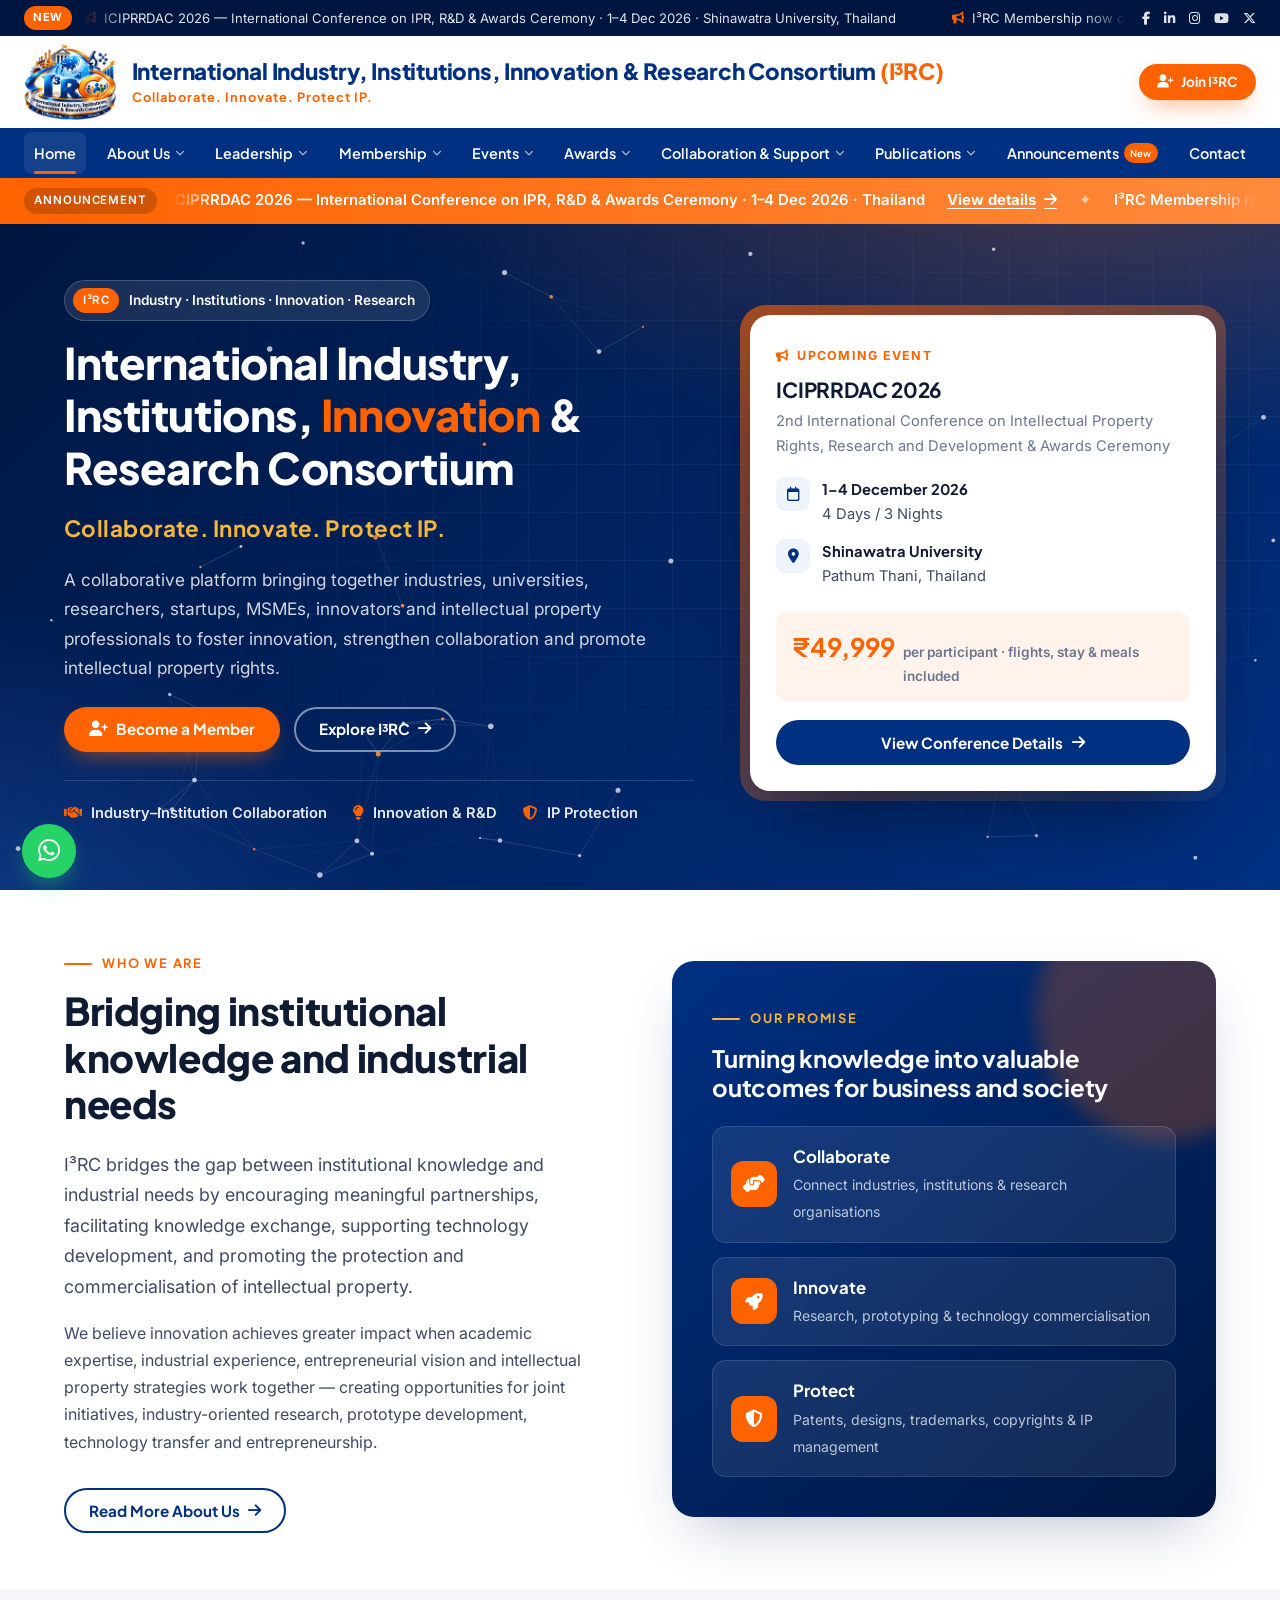
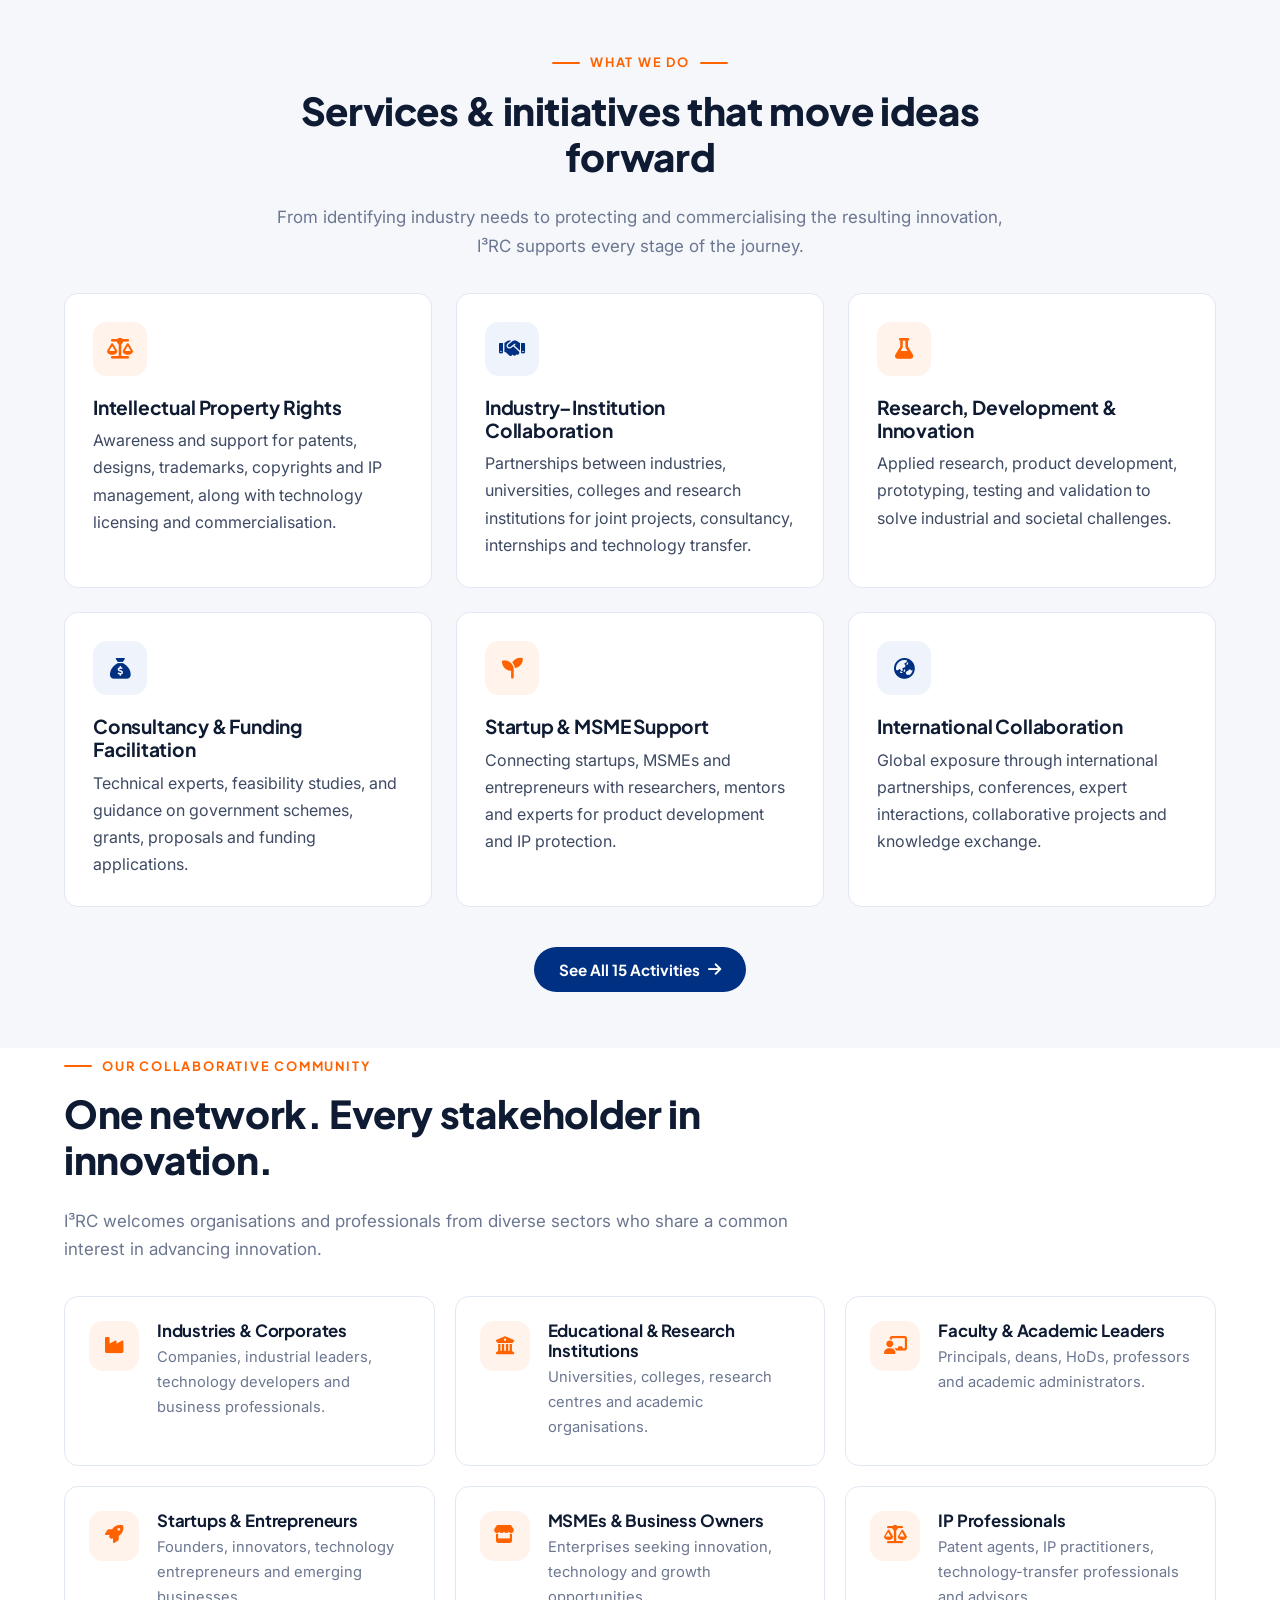
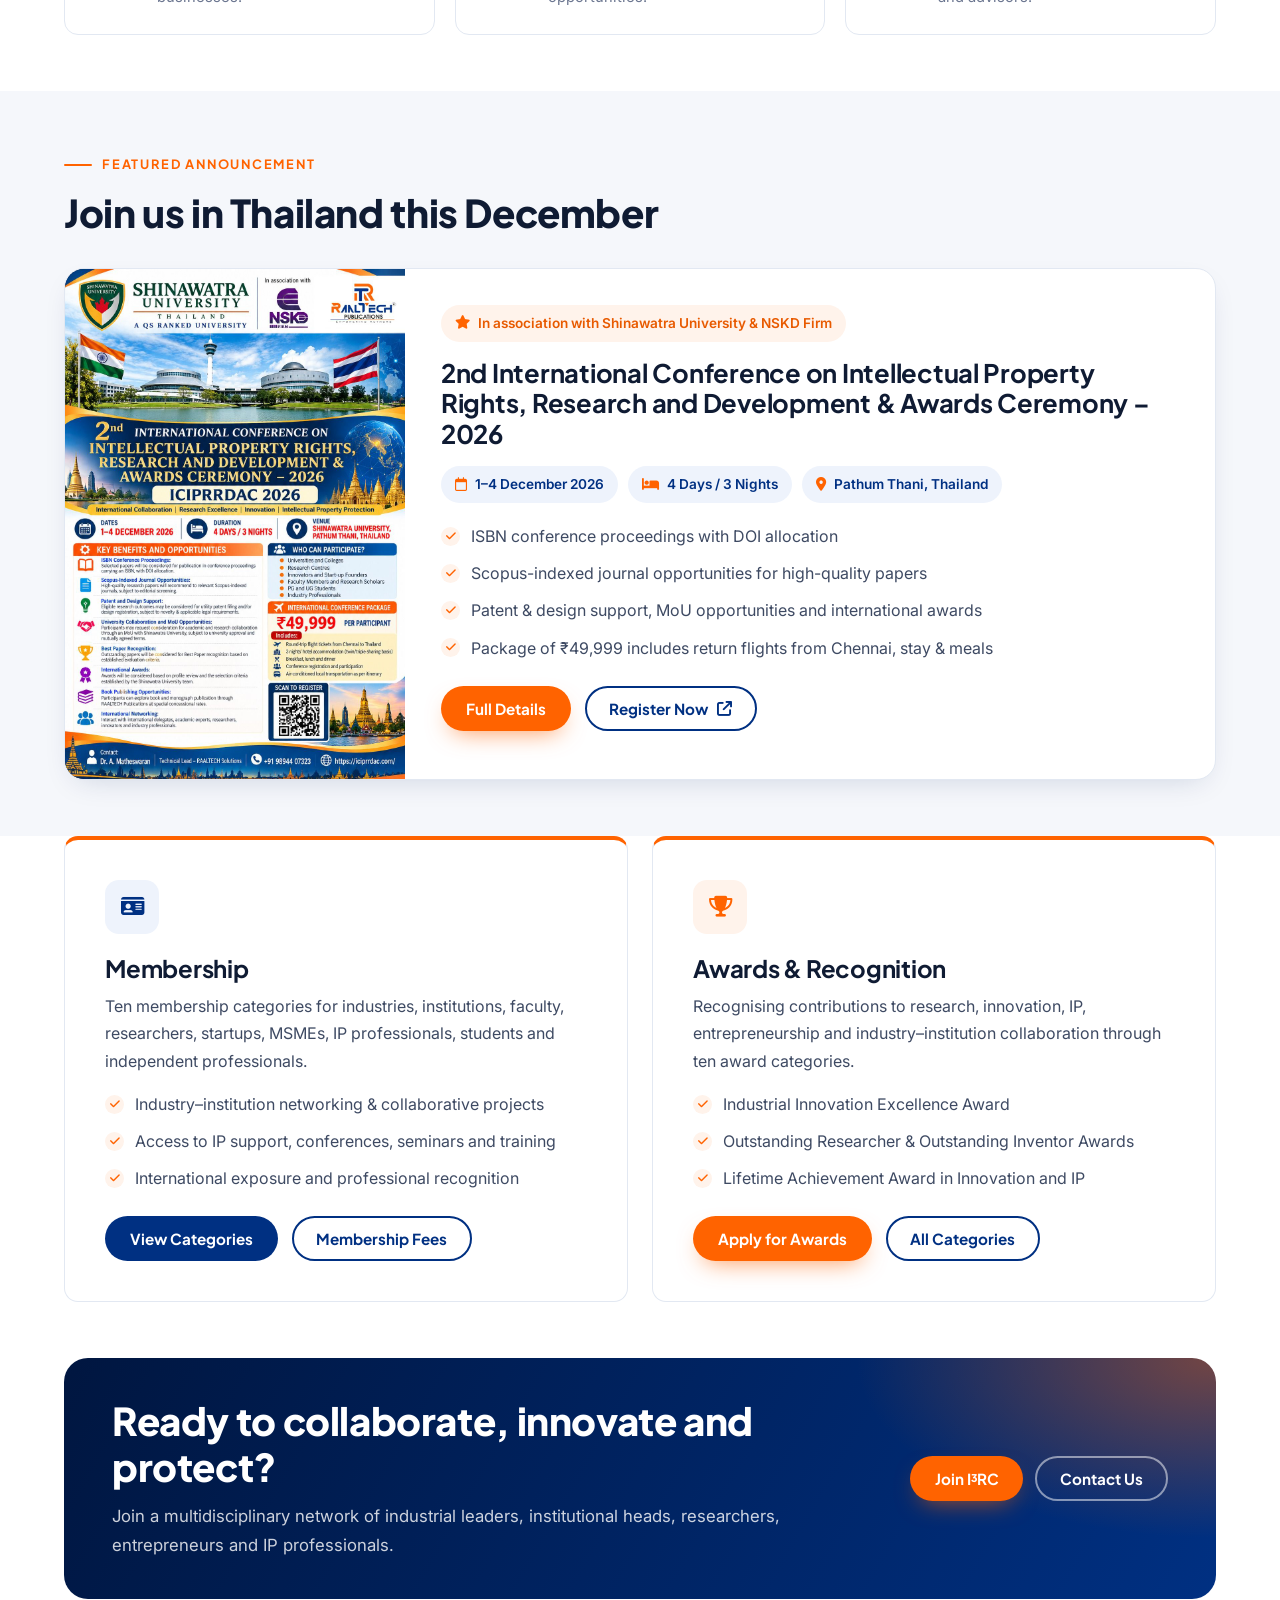
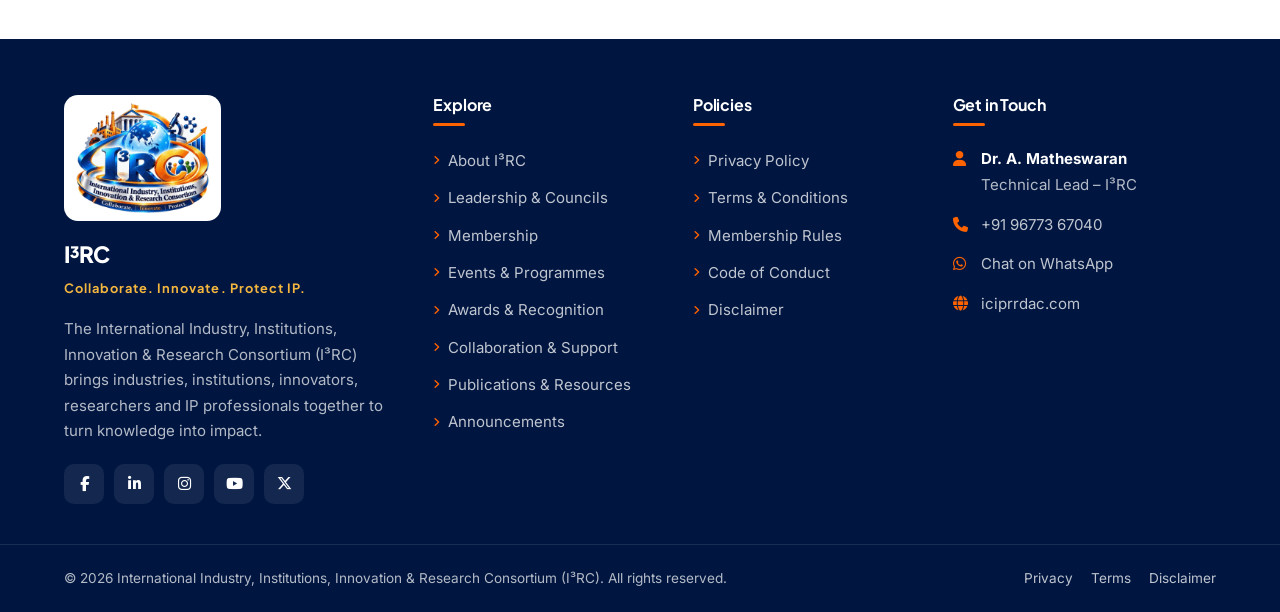
==== commit a5a8eb45: "changed what the pdf said" ====
--- a/index.html
+++ b/index.html
@@ -3,8 +3,8 @@
 <head>
   <meta charset="utf-8">
   <meta name="viewport" content="width=device-width, initial-scale=1">
-  <title>RAALTECH Solutions | I³C – Collaborate. Innovate. Protect IP.</title>
-  <meta name="description" content="RAALTECH Solutions (IPR Services) and the International Industry, Institutions & Innovation Consortium (I³C) connect industries, institutions, innovators and IP professionals.">
+  <title>I³RC | International Industry, Institutions, Innovation &amp; Research Consortium</title>
+  <meta name="description" content="The International Industry, Institutions, Innovation & Research Consortium (I³RC) connect industries, institutions, innovators and IP professionals.">
   <meta name="theme-color" content="#003082">
   <link rel="icon" type="image/png" href="assets/img/favicon.png">
   <link rel="preconnect" href="https://fonts.googleapis.com">
@@ -22,8 +22,22 @@
     <div class="announce-strip">
       <div class="container">
         <span class="pill">Announcement</span>
-        <span>ICIPRRDAC 2026 — International Conference on IPR, R&amp;D &amp; Awards Ceremony · 1–4 Dec 2026 · Thailand</span>
-        <a href="announcements.html">View details <i class="fa-solid fa-arrow-right"></i></a>
+        <div class="marquee" data-marquee>
+          <div class="marquee-track">
+            <span>ICIPRRDAC 2026 — International Conference on IPR, R&amp;D &amp; Awards Ceremony · 1–4 Dec 2026 · Thailand</span>
+            <a href="announcements.html">View details <i class="fa-solid fa-arrow-right"></i></a>
+            <span class="sep">✦</span>
+            <span>I³RC Membership now open</span>
+            <a href="membership.html#apply">Apply now <i class="fa-solid fa-arrow-right"></i></a>
+            <span class="sep">✦</span>
+            <span>Call for Award Nominations</span>
+            <a href="awards.html#apply">Nominate <i class="fa-solid fa-arrow-right"></i></a>
+            <span class="sep">✦</span>
+            <span>Collaboration Activities &amp; Support Requests open</span>
+            <a href="collaboration.html#request-form">Submit a proposal <i class="fa-solid fa-arrow-right"></i></a>
+            <span class="sep">✦</span>
+          </div>
+        </div>
       </div>
     </div>
 
@@ -31,13 +45,13 @@
     <section class="hero">
       <div class="container">
         <div>
-          <div class="hero-eyebrow"><span class="dot">I³C</span> RAALTECH Solutions · IPR Services</div>
-          <h1>International Industry, Institutions &amp; <span class="accent">Innovation</span> Consortium</h1>
+          <div class="hero-eyebrow"><span class="dot">I³RC</span> Industry · Institutions · Innovation · Research</div>
+          <h1>International Industry, Institutions, <span class="accent">Innovation</span> &amp; Research Consortium</h1>
           <div class="hero-tagline">Collaborate. Innovate. Protect IP.</div>
           <p class="hero-lead">A collaborative platform bringing together industries, universities, researchers, startups, MSMEs, innovators and intellectual property professionals to foster innovation, strengthen collaboration and promote intellectual property rights.</p>
           <div class="hero-actions">
             <a class="btn btn-primary" href="membership.html#apply"><i class="fa-solid fa-user-plus"></i> Become a Member</a>
-            <a class="btn btn-ghost-light" href="about.html">Explore I³C <i class="fa-solid fa-arrow-right"></i></a>
+            <a class="btn btn-ghost-light" href="about.html">Explore I³RC <i class="fa-solid fa-arrow-right"></i></a>
           </div>
           <div class="hero-pillars">
             <span><i class="fa-solid fa-handshake"></i> Industry–Institution Collaboration</span>
@@ -66,7 +80,7 @@
         <div class="reveal">
           <span class="eyebrow">Who We Are</span>
           <h2>Bridging institutional knowledge and industrial needs</h2>
-          <p class="lead">I³C bridges the gap between institutional knowledge and industrial needs by encouraging meaningful partnerships, facilitating knowledge exchange, supporting technology development, and promoting the protection and commercialisation of intellectual property.</p>
+          <p class="lead">I³RC bridges the gap between institutional knowledge and industrial needs by encouraging meaningful partnerships, facilitating knowledge exchange, supporting technology development, and promoting the protection and commercialisation of intellectual property.</p>
           <p>We believe innovation achieves greater impact when academic expertise, industrial experience, entrepreneurial vision and intellectual property strategies work together — creating opportunities for joint initiatives, industry-oriented research, prototype development, technology transfer and entrepreneurship.</p>
           <a class="btn btn-outline mt-2" href="about.html">Read More About Us <i class="fa-solid fa-arrow-right"></i></a>
         </div>
@@ -90,7 +104,7 @@
         <div class="section-head center reveal">
           <span class="eyebrow">What We Do</span>
           <h2>Services &amp; initiatives that move ideas forward</h2>
-          <p>From identifying industry needs to protecting and commercialising the resulting innovation, I³C supports every stage of the journey.</p>
+          <p>From identifying industry needs to protecting and commercialising the resulting innovation, I³RC supports every stage of the journey.</p>
         </div>
         <div class="grid grid-3">
           <article class="card reveal">
@@ -125,7 +139,7 @@
           </article>
         </div>
         <div class="text-center mt-4 reveal">
-          <a class="btn btn-navy" href="about.html#activities">See All 15 Activities <i class="fa-solid fa-arrow-right"></i></a>
+          <a class="btn btn-navy" href="collaboration.html#activities">See All 15 Activities <i class="fa-solid fa-arrow-right"></i></a>
         </div>
       </div>
     </section>
@@ -136,7 +150,7 @@
         <div class="section-head reveal">
           <span class="eyebrow">Our Collaborative Community</span>
           <h2>One network. Every stakeholder in innovation.</h2>
-          <p>I³C welcomes organisations and professionals from diverse sectors who share a common interest in advancing innovation.</p>
+          <p>I³RC welcomes organisations and professionals from diverse sectors who share a common interest in advancing innovation.</p>
         </div>
         <div class="community-grid">
           <div class="community-item reveal"><i class="fa-solid fa-industry"></i><div><h4>Industries &amp; Corporates</h4><p>Companies, industrial leaders, technology developers and business professionals.</p></div></div>
@@ -159,7 +173,7 @@
         <article class="event-card reveal">
           <div class="poster"><img src="assets/img/iciprrdac-2026-poster.jpg" alt="ICIPRRDAC 2026 conference poster" loading="lazy" width="1024" height="1536"></div>
           <div class="body">
-            <span class="chip orange"><i class="fa-solid fa-star"></i> In association with Shinawatra University, NSKD Firm &amp; RAALTECH Publications</span>
+            <span class="chip orange"><i class="fa-solid fa-star"></i> In association with Shinawatra University &amp; NSKD Firm</span>
             <h3 class="mt-2" style="font-size:1.6rem">2nd International Conference on Intellectual Property Rights, Research and Development &amp; Awards Ceremony – 2026</h3>
             <div class="meta-row">
               <span class="chip"><i class="fa-regular fa-calendar"></i> 1–4 December 2026</span>
@@ -226,7 +240,7 @@
             <p>Join a multidisciplinary network of industrial leaders, institutional heads, researchers, entrepreneurs and IP professionals.</p>
           </div>
           <div class="actions">
-            <a class="btn btn-primary" href="membership.html#apply">Join I³C</a>
+            <a class="btn btn-primary" href="membership.html#apply">Join I³RC</a>
             <a class="btn btn-ghost-light" href="contact.html">Contact Us</a>
           </div>
         </div>
--- a/assets/css/style.css
+++ b/assets/css/style.css
@@ -1,5 +1,5 @@
 /* =========================================================
-   RAALTECH Solutions — I³C (IPR Services)
+   I³RC — International Industry, Institutions, Innovation & Research Consortium
    Global stylesheet
    ========================================================= */
 
@@ -30,7 +30,7 @@
   --font-body: "Inter", system-ui, -apple-system, "Segoe UI", sans-serif;
 
   --container: 1200px;
-  --header-h: 84px;
+  --header-h: 50px;
 }
 
 *, *::before, *::after { box-sizing: border-box; }
@@ -89,110 +89,131 @@
 .btn-sm { padding: .65em 1.15em; font-size: .85rem; }
 .btn-block { width: 100%; }
 
-/* ---------- Top bar ---------- */
-.topbar { background: var(--navy-900); color: rgba(255,255,255,.8); font-size: .82rem; }
-.topbar .container { display: flex; align-items: center; justify-content: space-between; gap: 16px; min-height: 40px; }
-.topbar a { color: rgba(255,255,255,.85); }
+/* ---------- Top bar (scrolling announcements) ---------- */
+.topbar { background: var(--navy-900); color: rgba(255,255,255,.85); font-size: .82rem; }
+.topbar .container { max-width: 1440px; display: flex; align-items: center; justify-content: space-between; gap: 16px; min-height: 36px; }
+.topbar a { color: rgba(255,255,255,.88); }
 .topbar a:hover { color: var(--orange); }
-.topbar-info { display: flex; gap: 22px; flex-wrap: wrap; }
-.topbar-info span, .topbar-info a { display: inline-flex; align-items: center; gap: 7px; }
-.topbar-info i { color: var(--orange); }
-.topbar-social { display: flex; gap: 14px; }
-.topbar-ticker { display: inline-flex; align-items: center; gap: 8px; }
-.topbar-ticker .pill { background: var(--orange); color: #fff; padding: 2px 8px; border-radius: 999px; font-weight: 700; font-size: .7rem; letter-spacing: .04em; }
-
-/* ---------- Header ---------- */
+.topbar-social { display: flex; gap: 14px; flex-shrink: 0; }
+.ticker { display: flex; align-items: center; gap: 12px; min-width: 0; flex: 1; }
+.ticker-label { flex-shrink: 0; background: var(--orange); color: #fff; padding: 2px 9px; border-radius: 999px; font-weight: 700; font-size: .7rem; letter-spacing: .06em; }
+
+/* Seamless marquee: JS duplicates the content, the track slides by half its width */
+.marquee { overflow: hidden; flex: 1; min-width: 0; mask-image: linear-gradient(90deg, transparent, #000 4%, #000 96%, transparent); -webkit-mask-image: linear-gradient(90deg, transparent, #000 4%, #000 96%, transparent); }
+.marquee-track { display: flex; width: max-content; animation: marquee 40s linear infinite; }
+.marquee:hover .marquee-track, .marquee:focus-within .marquee-track { animation-play-state: paused; }
+.marquee-group { display: flex; flex-shrink: 0; }
+.marquee-group > * { white-space: nowrap; }
+.ticker .marquee-group a { display: inline-flex; align-items: center; gap: 8px; padding-right: 56px; }
+.ticker .marquee-group i { color: var(--orange); font-size: .75rem; }
+@keyframes marquee { from { transform: translateX(0); } to { transform: translateX(-50%); } }
+
+/* ---------- Brand bar: consortium name on every page ---------- */
+.brandbar { background: #fff; position: relative; z-index: 101; }
+.brandbar .container { max-width: 1440px; display: flex; align-items: center; gap: 20px; padding-top: 8px; padding-bottom: 8px; }
+.brand { display: flex; align-items: center; gap: 16px; min-width: 0; flex: 1; }
+.brand img { height: 76px; width: auto; flex-shrink: 0; }
+.brand-text { display: flex; flex-direction: column; line-height: 1.15; min-width: 0; }
+.brand-name { font-family: var(--font-head); font-weight: 800; font-size: clamp(1.05rem, 1.75vw, 1.6rem); letter-spacing: -.01em; color: var(--navy); }
+.brand-abbr { color: var(--orange); white-space: nowrap; }
+.brand-sub { font-family: var(--font-head); font-size: clamp(.8rem, 1vw, .95rem); letter-spacing: .08em; color: var(--orange); font-weight: 700; margin-top: 5px; }
+.brand-cta { flex-shrink: 0; }
+
+/* ---------- Main navigation: every tab in one row ---------- */
 .site-header {
   position: sticky; top: 0; z-index: 100;
-  border-bottom: 1px solid var(--line);
-  transition: box-shadow .25s;
-}
-/* Blur lives on a pseudo-element so the header doesn't become the containing block for the fixed mobile menu */
-.site-header::before {
-  content: ""; position: absolute; inset: 0; z-index: -1;
-  background: rgba(255,255,255,.96); backdrop-filter: saturate(160%) blur(10px); -webkit-backdrop-filter: saturate(160%) blur(10px);
-}
-.site-header.scrolled { box-shadow: 0 6px 24px -12px rgba(0, 32, 90, .25); }
-.site-header .container { max-width: 1440px; display: flex; align-items: center; justify-content: space-between; height: var(--header-h); gap: 20px; }
-
-.brand { display: flex; align-items: center; gap: 12px; flex-shrink: 0; }
-.brand img { height: 52px; width: auto; }
-.brand-text { display: flex; flex-direction: column; line-height: 1.1; }
-.brand-name { font-family: var(--font-head); font-weight: 800; font-size: 1.25rem; letter-spacing: .02em; color: var(--navy); }
-.brand-name b { color: var(--orange); font-weight: 800; }
-.brand-sub { font-size: .7rem; letter-spacing: .16em; text-transform: uppercase; color: var(--muted); font-weight: 600; margin-top: 4px; }
-
-.nav { display: flex; align-items: center; gap: 4px; }
-.nav > ul { list-style: none; display: flex; align-items: center; gap: 2px; margin: 0; padding: 0; }
+  background: var(--navy); transition: box-shadow .25s;
+}
+.site-header.scrolled { box-shadow: 0 8px 24px -10px rgba(0, 22, 64, .45); }
+.site-header .container { max-width: 1440px; }
+
+.nav { display: flex; align-items: center; height: var(--header-h); }
+.nav > ul { list-style: none; display: flex; align-items: center; justify-content: space-between; flex: 1; gap: 2px; margin: 0; padding: 0; }
 .nav-item { position: relative; }
 .nav-link {
-  display: inline-flex; align-items: center; gap: 6px;
-  padding: 10px 10px; border-radius: 8px; white-space: nowrap;
-  font-family: var(--font-head); font-weight: 600; font-size: .88rem; color: var(--ink);
+  display: inline-flex; align-items: center; gap: 5px;
+  padding: 9px 10px; border-radius: 8px; white-space: nowrap;
+  font-family: var(--font-head); font-weight: 600; font-size: .9rem; color: #fff;
   background: none; border: 0; cursor: pointer;
 }
-.nav-link .fa-chevron-down { font-size: .6rem; opacity: .6; transition: transform .2s; }
-.nav-link:hover, .nav-item:hover > .nav-link, .nav-item:focus-within > .nav-link { color: var(--navy); background: var(--navy-50); }
+.nav-link .fa-chevron-down { font-size: .58rem; opacity: .7; transition: transform .2s; }
+.nav-link:hover, .nav-item:hover > .nav-link, .nav-item:focus-within > .nav-link { color: #fff; background: rgba(255,255,255,.12); }
 .nav-item:hover > .nav-link .fa-chevron-down { transform: rotate(180deg); }
-.nav-link.active { color: var(--navy); }
+.nav-link.active { color: #fff; background: rgba(255,255,255,.08); }
 .nav-link.active::after {
-  content: ""; position: absolute; left: 12px; right: 12px; bottom: 2px; height: 2px; background: var(--orange); border-radius: 2px;
+  content: ""; position: absolute; left: 10px; right: 10px; bottom: 0; height: 3px; background: var(--orange); border-radius: 3px;
 }
 .nav-link .badge-new { background: var(--orange); color: #fff; font-size: .6rem; padding: 2px 6px; border-radius: 999px; letter-spacing: .04em; }
 
 .dropdown {
-  position: absolute; top: calc(100% + 8px); left: 0; min-width: 270px;
+  position: absolute; top: calc(100% + 6px); left: 0; min-width: 270px;
   background: #fff; border: 1px solid var(--line); border-radius: var(--radius);
   box-shadow: var(--shadow-lg); padding: 10px; list-style: none; margin: 0;
   opacity: 0; visibility: hidden; transform: translateY(8px); transition: all .2s;
 }
 .dropdown::before { content: ""; position: absolute; top: -10px; left: 0; right: 0; height: 10px; }
+.nav-item:nth-last-child(-n+4) > .dropdown { left: auto; right: 0; }
 .nav-item:hover > .dropdown, .nav-item:focus-within > .dropdown { opacity: 1; visibility: visible; transform: translateY(0); }
 .dropdown a {
   display: flex; align-items: center; gap: 10px; padding: 9px 12px; border-radius: 8px;
-  font-size: .9rem; color: var(--body); font-weight: 500;
+  font-size: .9rem; color: var(--body); font-weight: 500; white-space: nowrap;
 }
 .dropdown a i { color: var(--orange); width: 16px; text-align: center; font-size: .85rem; }
 .dropdown a:hover { background: var(--navy-50); color: var(--navy); }
 
-.nav-cta { margin-left: 10px; }
+.nav-cta { display: none; }
 .nav-toggle {
-  display: none; width: 46px; height: 46px; border-radius: 10px; border: 1px solid var(--line);
+  display: none; width: 46px; height: 46px; border-radius: 10px; border: 1px solid var(--line); flex-shrink: 0;
   background: #fff; cursor: pointer; align-items: center; justify-content: center; font-size: 1.15rem; color: var(--navy);
 }
 
-@media (max-width: 1440px) and (min-width: 1301px) { .nav-cta { display: none; } }
-@media (max-width: 1300px) {
+@media (max-width: 1240px) and (min-width: 1081px) {
+  .nav-link { padding: 9px 7px; font-size: .84rem; }
+}
+/* Small screens: the tab row moves into a slide-out menu, the brand bar stays on top */
+@media (max-width: 1080px) {
+  :root { --header-h: 70px; }
+  .brandbar { position: sticky; top: 0; border-bottom: 1px solid var(--line); transition: box-shadow .25s; }
+  .brandbar.scrolled { box-shadow: 0 6px 24px -12px rgba(0, 32, 90, .25); }
+  .brandbar .container { min-height: var(--header-h); padding-top: 6px; padding-bottom: 6px; }
+  .brand img { height: 56px; }
+  .brand-cta { display: none; }
   .nav-toggle { display: inline-flex; }
+  .site-header { position: static; background: none; box-shadow: none !important; }
   .nav {
-    position: fixed; inset: 0 0 0 auto; width: min(380px, 88vw); background: #fff;
+    position: fixed; inset: 0 0 0 auto; width: min(380px, 88vw); height: auto; background: #fff;
     flex-direction: column; align-items: stretch; padding: 90px 20px 30px; overflow-y: auto;
     transform: translateX(100%); transition: transform .3s ease; box-shadow: var(--shadow-lg); z-index: 120;
   }
   .nav.open { transform: none; }
-  .nav > ul { flex-direction: column; align-items: stretch; gap: 0; }
-  .nav-link { width: 100%; justify-content: space-between; padding: 14px 12px; font-size: 1rem; border-bottom: 1px solid var(--line); border-radius: 0; }
+  .nav > ul { flex-direction: column; align-items: stretch; justify-content: flex-start; flex: none; gap: 0; }
+  .nav-link { width: 100%; justify-content: space-between; padding: 14px 12px; font-size: 1rem; color: var(--ink); border-bottom: 1px solid var(--line); border-radius: 0; }
+  .nav-link:hover, .nav-item:hover > .nav-link, .nav-item:focus-within > .nav-link { color: var(--navy); background: var(--navy-50); }
+  .nav-link.active, .nav-link.active:hover { color: var(--orange); background: none; }
   .nav-link.active::after { display: none; }
-  .nav-link.active { color: var(--orange); }
   .dropdown {
     position: static; opacity: 1; visibility: visible; transform: none; box-shadow: none; border: 0;
     padding: 4px 0 8px 10px; display: none; min-width: 0;
   }
+  .dropdown a { white-space: normal; }
   .nav-item.open > .dropdown { display: block; }
   .nav-item:hover > .nav-link .fa-chevron-down { transform: none; }
   .nav-item.open > .nav-link .fa-chevron-down { transform: rotate(180deg); }
-  .nav-cta { margin: 20px 0 0; }
+  .nav-cta { display: inline-flex; margin: 20px 0 0; }
   .nav-close { position: absolute; top: 22px; right: 20px; }
   .nav-overlay { position: fixed; inset: 0; background: rgba(0, 22, 64, .5); z-index: 99; opacity: 0; visibility: hidden; transition: .3s; }
   .nav-overlay.show { opacity: 1; visibility: visible; }
 }
-@media (min-width: 1301px) { .nav-close, .nav-overlay { display: none; } }
+@media (min-width: 1081px) { .nav-close, .nav-overlay { display: none; } }
 @media (max-width: 760px) {
-  .topbar-social, .topbar-info .hide-sm { display: none; }
-  .brand img { height: 42px; }
-  .brand-name { font-size: 1.1rem; }
-  .brand-sub { font-size: .6rem; letter-spacing: .1em; }
-  :root { --header-h: 72px; }
+  :root { --header-h: 60px; }
+  .topbar-social { display: none; }
+  .brandbar .container { gap: 12px; }
+  .brand { gap: 10px; }
+  .brand img { height: 46px; }
+  .brand-name { font-size: .86rem; line-height: 1.2; }
+  .brand-abbr { display: none; }
+  .brand-sub { font-size: .66rem; letter-spacing: .04em; margin-top: 3px; }
 }
 
 /* ---------- Hero (home) ---------- */
@@ -209,18 +230,18 @@
   background-size: 48px 48px;
   mask-image: radial-gradient(ellipse at 70% 40%, #000 20%, transparent 70%);
 }
-.hero .container { position: relative; z-index: 1; display: grid; grid-template-columns: 1.15fr .85fr; gap: 56px; align-items: center; padding-top: 96px; padding-bottom: 110px; }
-.hero h1 { color: #fff; margin-bottom: .35em; }
+.hero .container { position: relative; z-index: 1; display: grid; grid-template-columns: 1.15fr .85fr; gap: 56px; align-items: center; padding-top: 56px; padding-bottom: 64px; }
+.hero h1 { color: #fff; margin-bottom: .35em; font-size: clamp(1.9rem, 3.4vw, 2.9rem); }
 .hero h1 .accent { color: var(--orange); }
 .hero-eyebrow {
   display: inline-flex; align-items: center; gap: 10px; padding: 7px 14px 7px 8px; border-radius: 999px;
-  background: rgba(255,255,255,.1); border: 1px solid rgba(255,255,255,.18); font-size: .85rem; font-weight: 600; margin-bottom: 22px;
+  background: rgba(255,255,255,.1); border: 1px solid rgba(255,255,255,.18); font-size: .85rem; font-weight: 600; margin-bottom: 16px;
 }
 .hero-eyebrow .dot { background: var(--orange); color: #fff; border-radius: 999px; padding: 3px 10px; font-size: .72rem; letter-spacing: .05em; }
 .hero-tagline { font-family: var(--font-head); font-size: clamp(1.1rem, 2vw, 1.4rem); font-weight: 700; color: var(--gold); letter-spacing: .02em; margin-bottom: 18px; }
-.hero-lead { font-size: 1.08rem; color: rgba(255,255,255,.82); max-width: 620px; margin-bottom: 32px; }
+.hero-lead { font-size: 1.08rem; color: rgba(255,255,255,.82); max-width: 620px; margin-bottom: 24px; }
 .hero-actions { display: flex; gap: 14px; flex-wrap: wrap; }
-.hero-pillars { display: flex; flex-wrap: wrap; gap: 10px 26px; margin-top: 40px; padding-top: 28px; border-top: 1px solid rgba(255,255,255,.15); }
+.hero-pillars { display: flex; flex-wrap: wrap; gap: 10px 26px; margin-top: 28px; padding-top: 20px; border-top: 1px solid rgba(255,255,255,.15); }
 .hero-pillars span { display: inline-flex; align-items: center; gap: 9px; font-size: .92rem; font-weight: 600; color: rgba(255,255,255,.9); }
 .hero-pillars i { color: var(--orange); }
 
@@ -244,7 +265,7 @@
 .hero-card .price span { font-size: .85rem; color: var(--muted); font-weight: 600; }
 
 @media (max-width: 960px) {
-  .hero .container { grid-template-columns: 1fr; padding-top: 64px; padding-bottom: 80px; gap: 44px; }
+  .hero .container { grid-template-columns: 1fr; padding-top: 40px; padding-bottom: 48px; gap: 32px; }
 }
 
 /* ---------- Page hero (inner pages) ---------- */
@@ -257,11 +278,16 @@
 .page-hero::after {
   content: ""; position: absolute; right: -60px; bottom: -120px; width: 380px; height: 380px; border-radius: 50%;
   border: 60px solid rgba(255,255,255,.05);
-}
-.page-hero .container { position: relative; z-index: 1; padding-top: 70px; padding-bottom: 70px; }
-.page-hero h1 { color: #fff; font-size: clamp(2rem, 4vw, 3rem); margin-bottom: .3em; }
+  animation: ring-drift 14s ease-in-out infinite alternate;
+}
+@keyframes ring-drift { from { transform: translate(0, 0) scale(1); } to { transform: translate(-60px, -30px) scale(1.12); } }
+
+/* Animated network canvas injected by main.js behind every hero banner */
+.hero-fx { position: absolute; inset: 0; width: 100%; height: 100%; z-index: 0; pointer-events: none; }
+.page-hero .container { position: relative; z-index: 1; padding-top: 30px; padding-bottom: 34px; }
+.page-hero h1 { color: #fff; font-size: clamp(1.8rem, 3.4vw, 2.6rem); margin-bottom: .25em; }
 .page-hero p { color: rgba(255,255,255,.8); max-width: 720px; font-size: 1.08rem; margin: 0; }
-.breadcrumb { display: flex; flex-wrap: wrap; gap: 8px; list-style: none; padding: 0; margin: 0 0 18px; font-size: .85rem; }
+.breadcrumb { display: flex; flex-wrap: wrap; gap: 8px; list-style: none; padding: 0; margin: 0 0 10px; font-size: .85rem; }
 .breadcrumb li { color: rgba(255,255,255,.65); }
 .breadcrumb li + li::before { content: "/"; margin-right: 8px; color: rgba(255,255,255,.35); }
 .breadcrumb a { color: rgba(255,255,255,.85); }
@@ -269,14 +295,15 @@
 
 /* ---------- Sub navigation (in-page) ---------- */
 .subnav { position: sticky; top: var(--header-h); z-index: 50; background: #fff; border-bottom: 1px solid var(--line); }
-.subnav ul { display: flex; gap: 6px; list-style: none; margin: 0; padding: 12px 0; overflow-x: auto; scrollbar-width: none; }
+.subnav ul { display: flex; gap: 6px; list-style: none; margin: 0; padding: 8px 0; overflow-x: auto; scrollbar-width: none; }
 .subnav ul::-webkit-scrollbar { display: none; }
 .subnav a { display: block; padding: 8px 16px; border-radius: 999px; font-size: .88rem; font-weight: 600; color: var(--body); white-space: nowrap; border: 1px solid var(--line); }
 .subnav a:hover, .subnav a.active { background: var(--navy); color: #fff; border-color: var(--navy); }
 
 /* ---------- Sections ---------- */
-.section { padding: 96px 0; }
-.section-sm { padding: 64px 0; }
+.section { padding: 56px 0; }
+.section-sm { padding: 40px 0; }
+.subnav + .section { padding-top: 32px; }
 .section-soft { background: var(--bg-soft); }
 .section-navy { background: linear-gradient(135deg, var(--navy-900), var(--navy)); color: rgba(255,255,255,.85); }
 .section-navy h2, .section-navy h3, .section-navy h4 { color: #fff; }
@@ -288,7 +315,7 @@
   font-family: var(--font-head); font-weight: 700; font-size: .8rem; letter-spacing: .14em; text-transform: uppercase; margin-bottom: 14px;
 }
 .eyebrow::before { content: ""; width: 28px; height: 2px; background: currentColor; border-radius: 2px; }
-.section-head { max-width: 760px; margin-bottom: 52px; }
+.section-head { max-width: 760px; margin-bottom: 32px; }
 .section-head.center { margin-left: auto; margin-right: auto; text-align: center; }
 .section-head.center .eyebrow::after { content: ""; width: 28px; height: 2px; background: currentColor; border-radius: 2px; }
 .section-head p { font-size: 1.06rem; color: var(--muted); }
@@ -304,7 +331,7 @@
 .split-wide { grid-template-columns: 1.2fr .8fr; }
 @media (max-width: 1024px) { .grid-4 { grid-template-columns: repeat(2, 1fr); } .grid-3 { grid-template-columns: repeat(2, 1fr); } }
 @media (max-width: 860px) { .split, .split-wide { grid-template-columns: 1fr; gap: 40px; } }
-@media (max-width: 640px) { .grid-2, .grid-3, .grid-4 { grid-template-columns: 1fr; } .section { padding: 72px 0; } }
+@media (max-width: 640px) { .grid-2, .grid-3, .grid-4 { grid-template-columns: 1fr; } .section { padding: 44px 0; } }
 
 /* ---------- Cards ---------- */
 .card {
@@ -494,6 +521,51 @@
 .form-status { margin-top: 16px; padding: 14px 16px; border-radius: 10px; background: #e9f7ef; color: #146c3c; font-size: .92rem; display: none; }
 .form-status.show { display: block; }
 .form-status.error { background: #fff0ee; color: #b42318; }
+.form-status.success { padding: 18px 20px; border: 1px solid #b7e4c7; line-height: 1.6; }
+.form-status.success > strong:first-child { display: block; font-family: var(--font-head); font-size: 1.05rem; margin-bottom: 4px; }
+.form-status .wa-again { display: block; margin-top: 8px; font-size: .85rem; color: var(--muted); }
+[hidden] { display: none !important; }
+
+/* Long forms: section titles, radios, checkbox lists, uploads, declaration */
+.form-section { grid-column: 1 / -1; margin: 10px 0 -4px; padding-top: 14px; border-top: 1px dashed var(--line); font-family: var(--font-head); font-weight: 700; color: var(--navy); font-size: .95rem; display: flex; align-items: center; gap: 8px; }
+.form-section i { color: var(--orange); }
+.choice-row { display: flex; flex-wrap: wrap; gap: 10px; }
+.choice-row label, .check-grid label, .check { display: flex; align-items: flex-start; gap: 10px; margin: 0; font-family: var(--font-body); font-weight: 500; font-size: .92rem; color: var(--body); cursor: pointer; }
+.choice-row label { padding: 11px 16px; border-radius: 10px; border: 1.5px solid var(--line); background: var(--bg-soft); }
+.choice-row label:has(input:checked) { border-color: var(--navy); background: var(--navy-50); color: var(--navy); font-weight: 600; }
+.field input[type="radio"], .field input[type="checkbox"], .check input { width: 18px; height: 18px; padding: 0; margin: 2px 0 0; flex-shrink: 0; accent-color: var(--orange); }
+.check-grid { display: grid; grid-template-columns: 1fr 1fr; gap: 10px 22px; padding: 16px 18px; border-radius: 12px; border: 1.5px solid var(--line); background: var(--bg-soft); }
+@media (max-width: 760px) { .check-grid { grid-template-columns: 1fr; } }
+.field.invalid .choice-row label, .check-grid.invalid { border-color: #d93025; background: #fff6f5; }
+.check.invalid { color: #b42318; }
+.field input[type="file"] { padding: 10px; background: #fff; border-style: dashed; cursor: pointer; }
+.field input[type="file"]::file-selector-button { margin-right: 12px; padding: 7px 14px; border: 0; border-radius: 8px; background: var(--navy); color: #fff; font-family: var(--font-head); font-weight: 600; cursor: pointer; }
+.field .hint { display: block; margin-top: 6px; font-size: .8rem; color: var(--muted); }
+.nominator-box { grid-column: 1 / -1; display: grid; grid-template-columns: 1fr 1fr; gap: 18px; padding: 18px; border-radius: 12px; background: var(--orange-50); border: 1px solid #ffd9bf; }
+.nominator-box .full { grid-column: 1 / -1; }
+@media (max-width: 640px) { .nominator-box { grid-template-columns: 1fr; } }
+.declaration { grid-column: 1 / -1; padding: 18px 20px; border-radius: 12px; background: var(--navy-50); border-left: 4px solid var(--navy); font-size: .9rem; }
+.declaration .check { font-size: .9rem; color: var(--ink); }
+.declaration .form-note { margin: 12px 0 0; padding-top: 12px; border-top: 1px solid rgba(0,48,130,.12); color: var(--muted); font-size: .86rem; }
+
+/* ---------- Members directory: framed photos ---------- */
+.member-gallery { display: grid; grid-template-columns: repeat(4, 1fr); gap: 26px; max-width: 1000px; margin: 0 auto; }
+@media (max-width: 1024px) { .member-gallery { grid-template-columns: repeat(3, 1fr); } }
+@media (max-width: 760px) { .member-gallery { grid-template-columns: repeat(2, 1fr); gap: 16px; } }
+.member-frame { margin: 0; text-align: center; }
+.member-frame .frame {
+  position: relative; padding: 10px; border-radius: 6px;
+  background: linear-gradient(140deg, #f7d47a, var(--gold) 30%, #b9821f 55%, #f4c860 80%, #a8741a);
+  box-shadow: 0 18px 34px -18px rgba(0, 22, 64, .55), inset 0 0 0 1px rgba(255,255,255,.4);
+  transition: transform .3s;
+}
+.member-frame .frame::before { content: ""; position: absolute; inset: 6px; border: 2px solid var(--navy); border-radius: 3px; pointer-events: none; z-index: 1; }
+.member-frame:hover .frame { transform: translateY(-4px) rotate(-.6deg); }
+.member-frame img { width: 100%; aspect-ratio: 4 / 5; object-fit: cover; border-radius: 2px; background: var(--navy-50); }
+.member-frame figcaption { margin-top: 14px; line-height: 1.35; }
+.member-frame figcaption strong { display: block; font-family: var(--font-head); color: var(--ink); }
+.member-frame figcaption span { font-size: .85rem; color: var(--muted); }
+.member-frame figcaption .chip { margin-top: 6px; font-size: .75rem; padding: 4px 10px; }
 
 /* ---------- Contact ---------- */
 .contact-info { display: grid; gap: 16px; }
@@ -505,7 +577,7 @@
 
 /* ---------- CTA band ---------- */
 .cta-band {
-  position: relative; overflow: hidden; border-radius: 24px; padding: 56px; color: #fff;
+  position: relative; overflow: hidden; border-radius: 24px; padding: 40px 48px; color: #fff;
   background: radial-gradient(600px 300px at 100% 0%, rgba(255,99,0,.45), transparent 60%), linear-gradient(120deg, var(--navy-900), var(--navy));
   display: grid; grid-template-columns: 1.4fr auto; gap: 32px; align-items: center;
 }
@@ -516,7 +588,10 @@
 
 /* ---------- Announcement banner (home) ---------- */
 .announce-strip { background: linear-gradient(90deg, var(--orange), #ff8a3d); color: #fff; }
-.announce-strip .container { display: flex; align-items: center; justify-content: center; gap: 14px; flex-wrap: wrap; padding-top: 12px; padding-bottom: 12px; font-size: .93rem; font-weight: 600; text-align: center; }
+.announce-strip .container { max-width: 1440px; display: flex; align-items: center; gap: 14px; padding-top: 10px; padding-bottom: 10px; font-size: .93rem; font-weight: 600; }
+.announce-strip .pill { flex-shrink: 0; }
+.announce-strip .marquee-group > * { display: inline-flex; align-items: center; gap: 8px; padding-right: 22px; }
+.announce-strip .marquee-group .sep { opacity: .6; padding-right: 22px; }
 .announce-strip a { color: #fff; text-decoration: underline; text-underline-offset: 3px; font-weight: 700; }
 .announce-strip a:hover { color: var(--navy-900); }
 .announce-strip .pill { background: rgba(0,0,0,.18); padding: 3px 10px; border-radius: 999px; font-size: .72rem; letter-spacing: .08em; text-transform: uppercase; }
@@ -540,7 +615,7 @@
     radial-gradient(800px 500px at 0% 100%, rgba(255,99,0,.25), transparent 60%),
     linear-gradient(135deg, #001233, var(--navy));
 }
-.conf-hero .container { display: grid; grid-template-columns: 1.2fr .8fr; gap: 56px; align-items: center; padding-top: 64px; padding-bottom: 80px; }
+.conf-hero .container { position: relative; z-index: 1; display: grid; grid-template-columns: 1.2fr .8fr; gap: 56px; align-items: center; padding-top: 40px; padding-bottom: 56px; }
 .conf-hero .edition { display: inline-flex; align-items: center; gap: 10px; color: var(--gold); font-family: var(--font-head); font-weight: 800; letter-spacing: .12em; text-transform: uppercase; font-size: .85rem; margin-bottom: 14px; }
 .conf-hero h1 { color: #fff; font-size: clamp(1.9rem, 3.8vw, 3rem); margin-bottom: .4em; }
 .conf-hero h1 .gold { color: var(--gold); }
@@ -612,7 +687,7 @@
 
 /* ---------- Policy pages ---------- */
 .policy { max-width: 860px; }
-.policy section { padding: 40px 0; border-bottom: 1px solid var(--line); }
+.policy section { padding: 28px 0; border-bottom: 1px solid var(--line); }
 .policy section:last-child { border-bottom: 0; }
 .policy h2 { font-size: 1.6rem; display: flex; align-items: center; gap: 14px; }
 .policy h2 i { width: 44px; height: 44px; border-radius: 12px; display: grid; place-items: center; background: var(--orange-50); color: var(--orange); font-size: 1.05rem; }
@@ -621,16 +696,16 @@
 .policy-updated { font-size: .88rem; color: var(--muted); }
 
 /* ---------- Footer ---------- */
-.site-footer { background: var(--navy-900); color: rgba(255,255,255,.7); padding-top: 80px; font-size: .94rem; }
+.site-footer { background: var(--navy-900); color: rgba(255,255,255,.7); padding-top: 56px; font-size: .94rem; }
 .site-footer a { color: rgba(255,255,255,.75); }
 .site-footer a:hover { color: var(--orange); }
-.footer-grid { display: grid; grid-template-columns: 1.5fr 1fr 1fr 1.2fr; gap: 48px; padding-bottom: 56px; }
+.footer-grid { display: grid; grid-template-columns: 1.5fr 1fr 1fr 1.2fr; gap: 40px; padding-bottom: 40px; }
 @media (max-width: 960px) { .footer-grid { grid-template-columns: 1fr 1fr; } }
 @media (max-width: 560px) { .footer-grid { grid-template-columns: 1fr; gap: 36px; } }
-.footer-brand .brand-name { color: #fff; }
-.footer-brand .brand-sub { color: rgba(255,255,255,.55); }
-.footer-brand .logo-box { display: inline-flex; background: #fff; padding: 10px 14px; border-radius: 12px; margin-bottom: 18px; }
-.footer-brand .logo-box img { height: 54px; }
+.footer-brand .brand-name { color: #fff; font-size: 1.4rem; }
+.footer-brand .brand-sub { color: var(--gold); }
+.footer-brand .logo-box { display: inline-flex; background: #fff; padding: 8px 12px; border-radius: 14px; margin-bottom: 14px; }
+.footer-brand .logo-box img { height: 110px; width: auto; }
 .footer-brand p { margin: 16px 0 20px; }
 .site-footer h4 { color: #fff; font-size: 1rem; margin-bottom: 20px; position: relative; padding-bottom: 12px; }
 .site-footer h4::after { content: ""; position: absolute; left: 0; bottom: 0; width: 32px; height: 3px; border-radius: 3px; background: var(--orange); }
@@ -659,18 +734,19 @@
 .reveal.in { opacity: 1; transform: none; }
 @media (prefers-reduced-motion: reduce) {
   html { scroll-behavior: auto; }
+  .marquee-track { animation: none !important; }
   .reveal { opacity: 1; transform: none; transition: none; }
   *, *::before, *::after { transition-duration: .01ms !important; animation-duration: .01ms !important; }
 }
 
 /* ---------- Utilities ---------- */
 .text-center { text-align: center; }
-.mt-0 { margin-top: 0; } .mt-2 { margin-top: 16px; } .mt-3 { margin-top: 24px; } .mt-4 { margin-top: 40px; } .mt-5 { margin-top: 64px; }
+.mt-0 { margin-top: 0; } .mt-2 { margin-top: 16px; } .mt-3 { margin-top: 24px; } .mt-4 { margin-top: 40px; } .mt-5 { margin-top: 48px; }
 .mb-0 { margin-bottom: 0; } .mb-3 { margin-bottom: 24px; }
 .muted { color: var(--muted); }
 .text-orange { color: var(--orange); }
 .anchor-block { scroll-margin-top: calc(var(--header-h) + 80px); }
-.divider { height: 1px; background: var(--line); margin: 64px 0; border: 0; }
+.divider { height: 1px; background: var(--line); margin: 40px 0; border: 0; }
 
 @media print {
   .topbar, .site-header, .site-footer, .to-top, .wa-float, .subnav { display: none !important; }
@@ -678,6 +754,6 @@
 }
 
 @media (max-width: 640px) {
-  .announce-strip .container { gap: 4px 10px; font-size: .82rem; padding-top: 10px; padding-bottom: 10px; }
+  .announce-strip .container { gap: 10px; font-size: .82rem; padding-top: 8px; padding-bottom: 8px; }
   .announce-strip .pill { display: none; }
 }
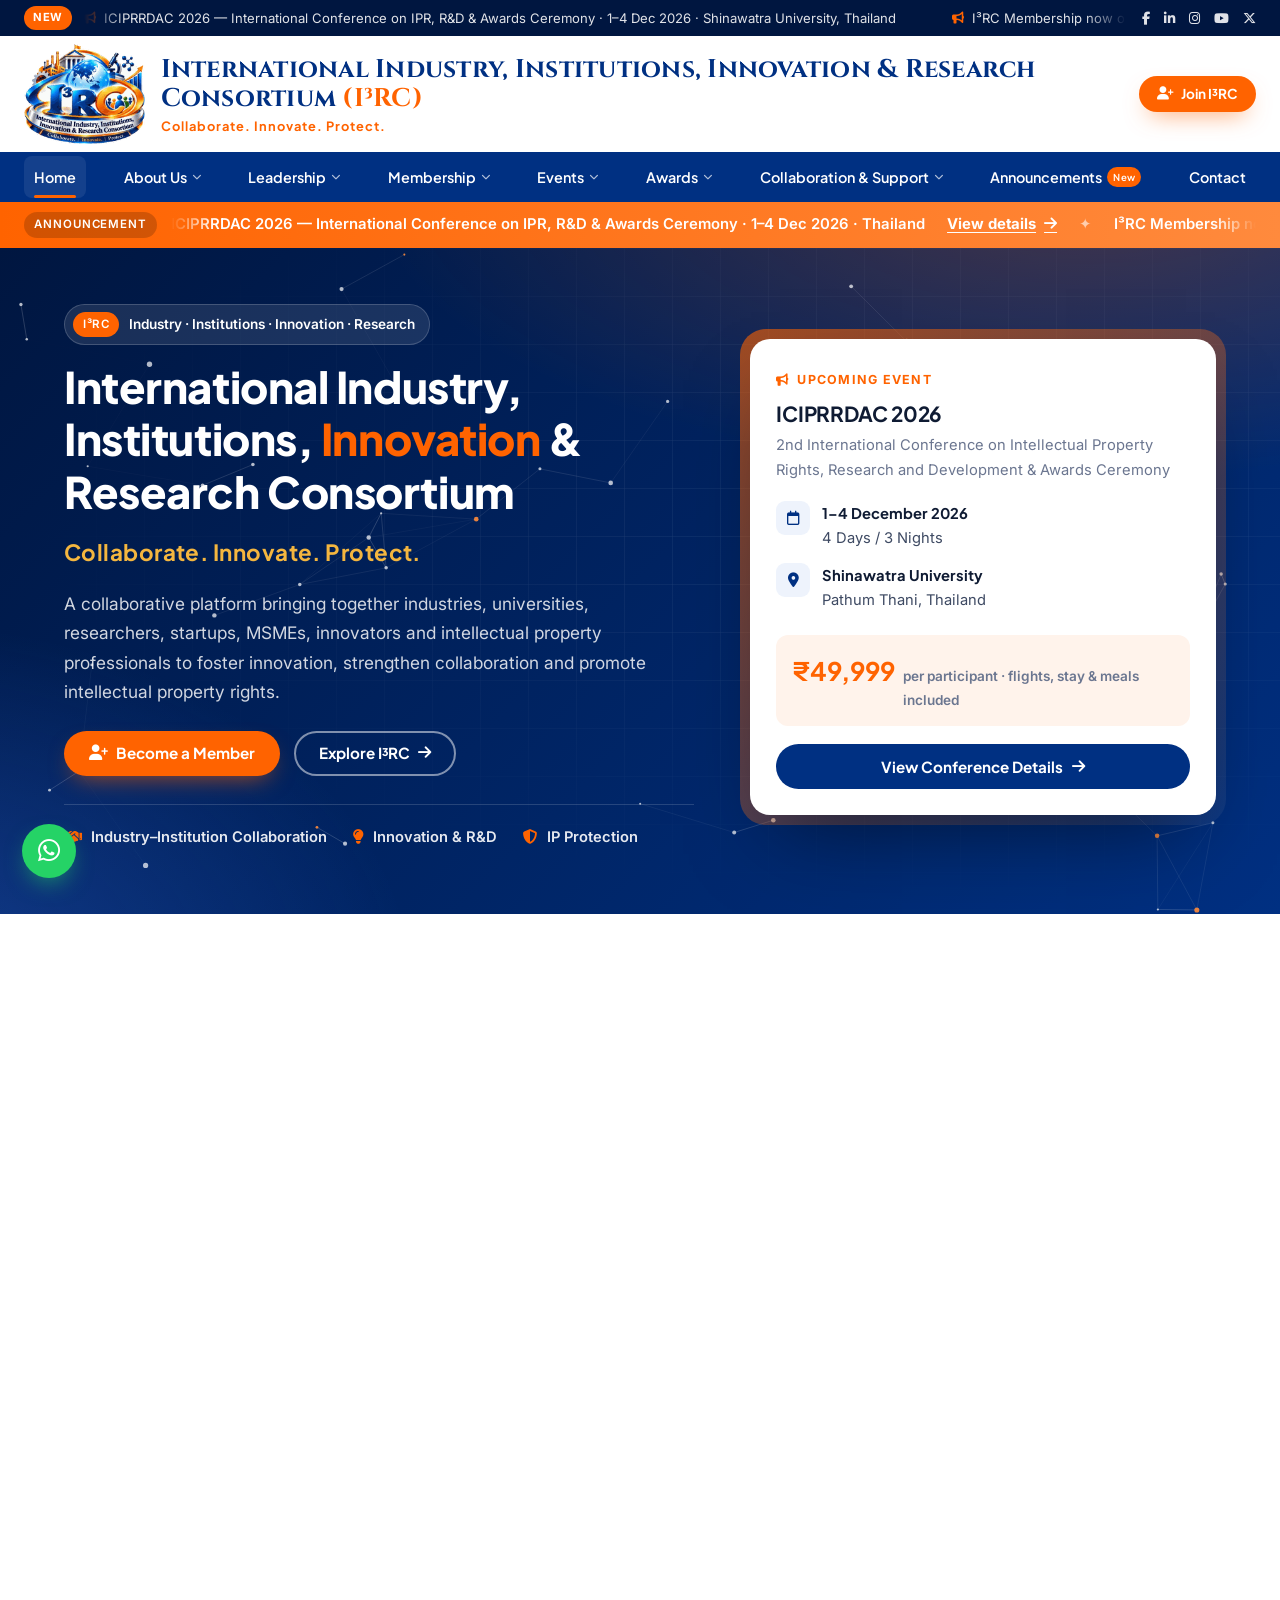
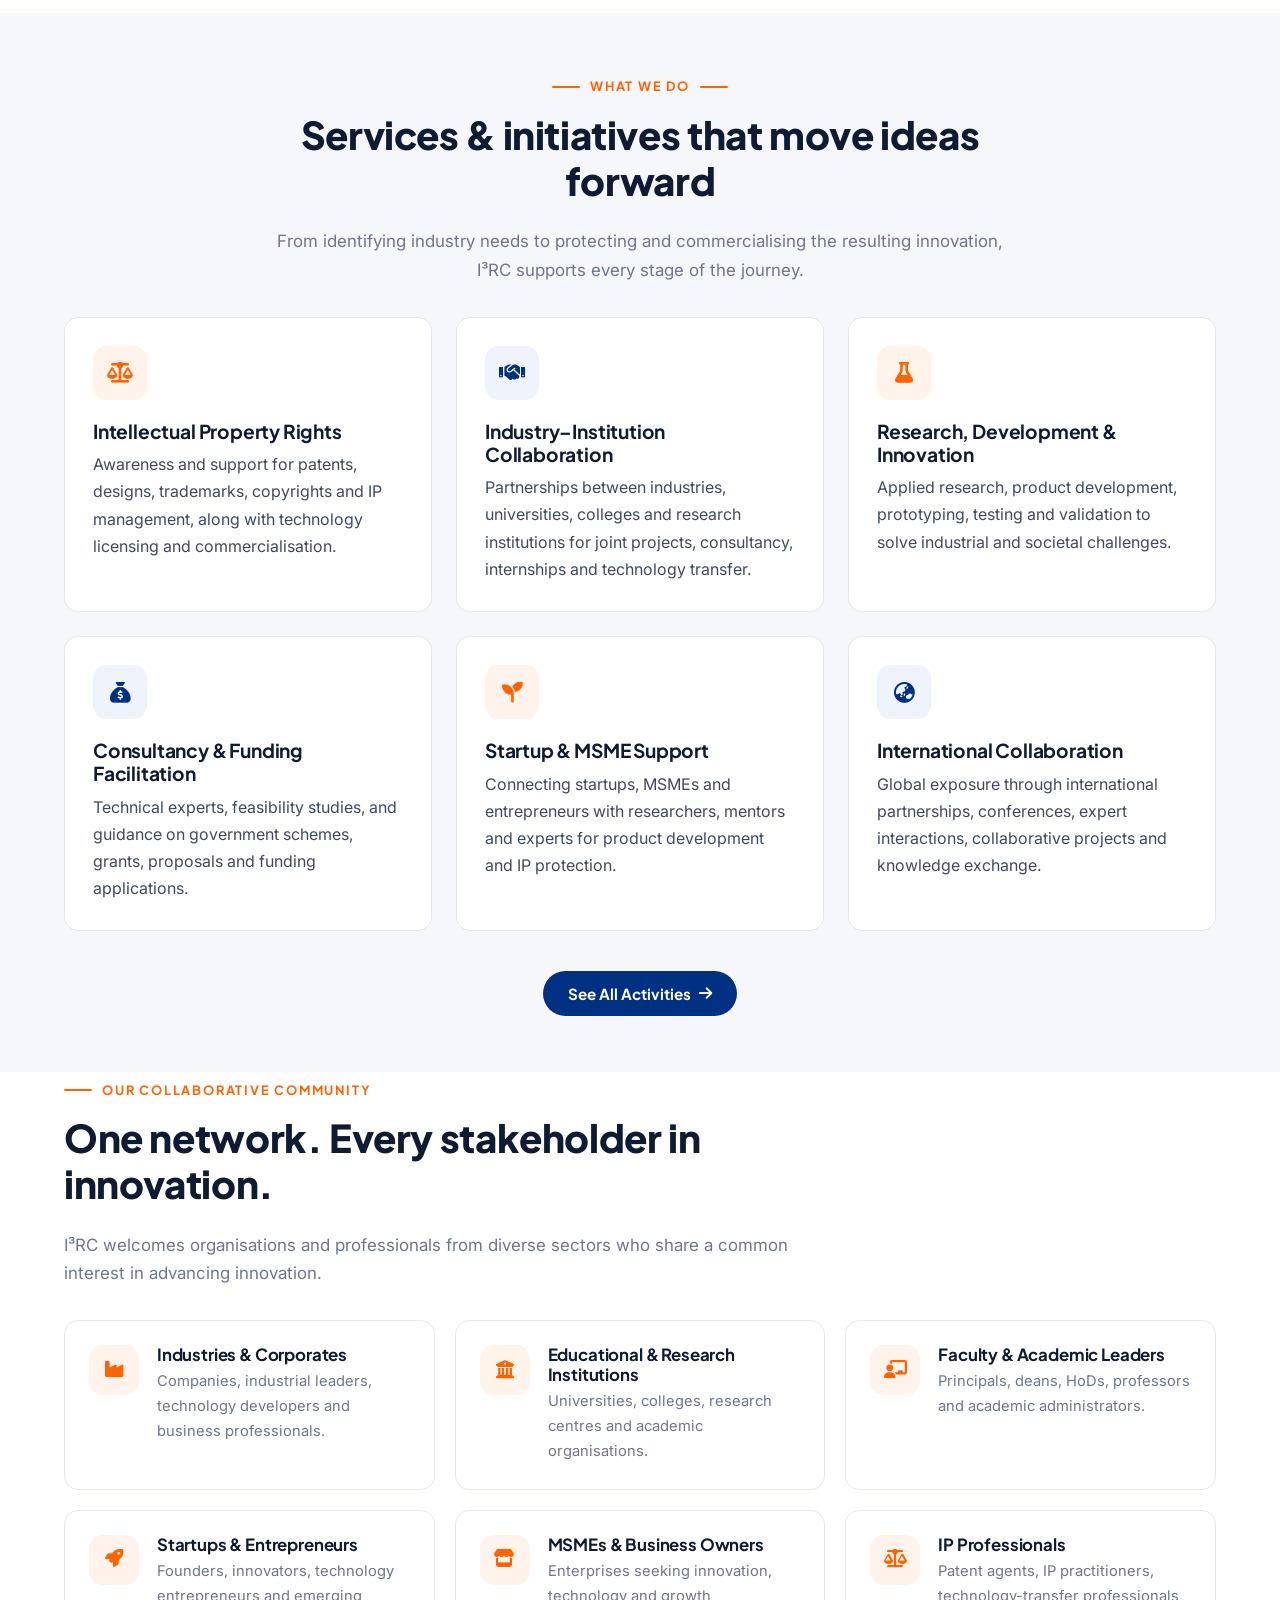
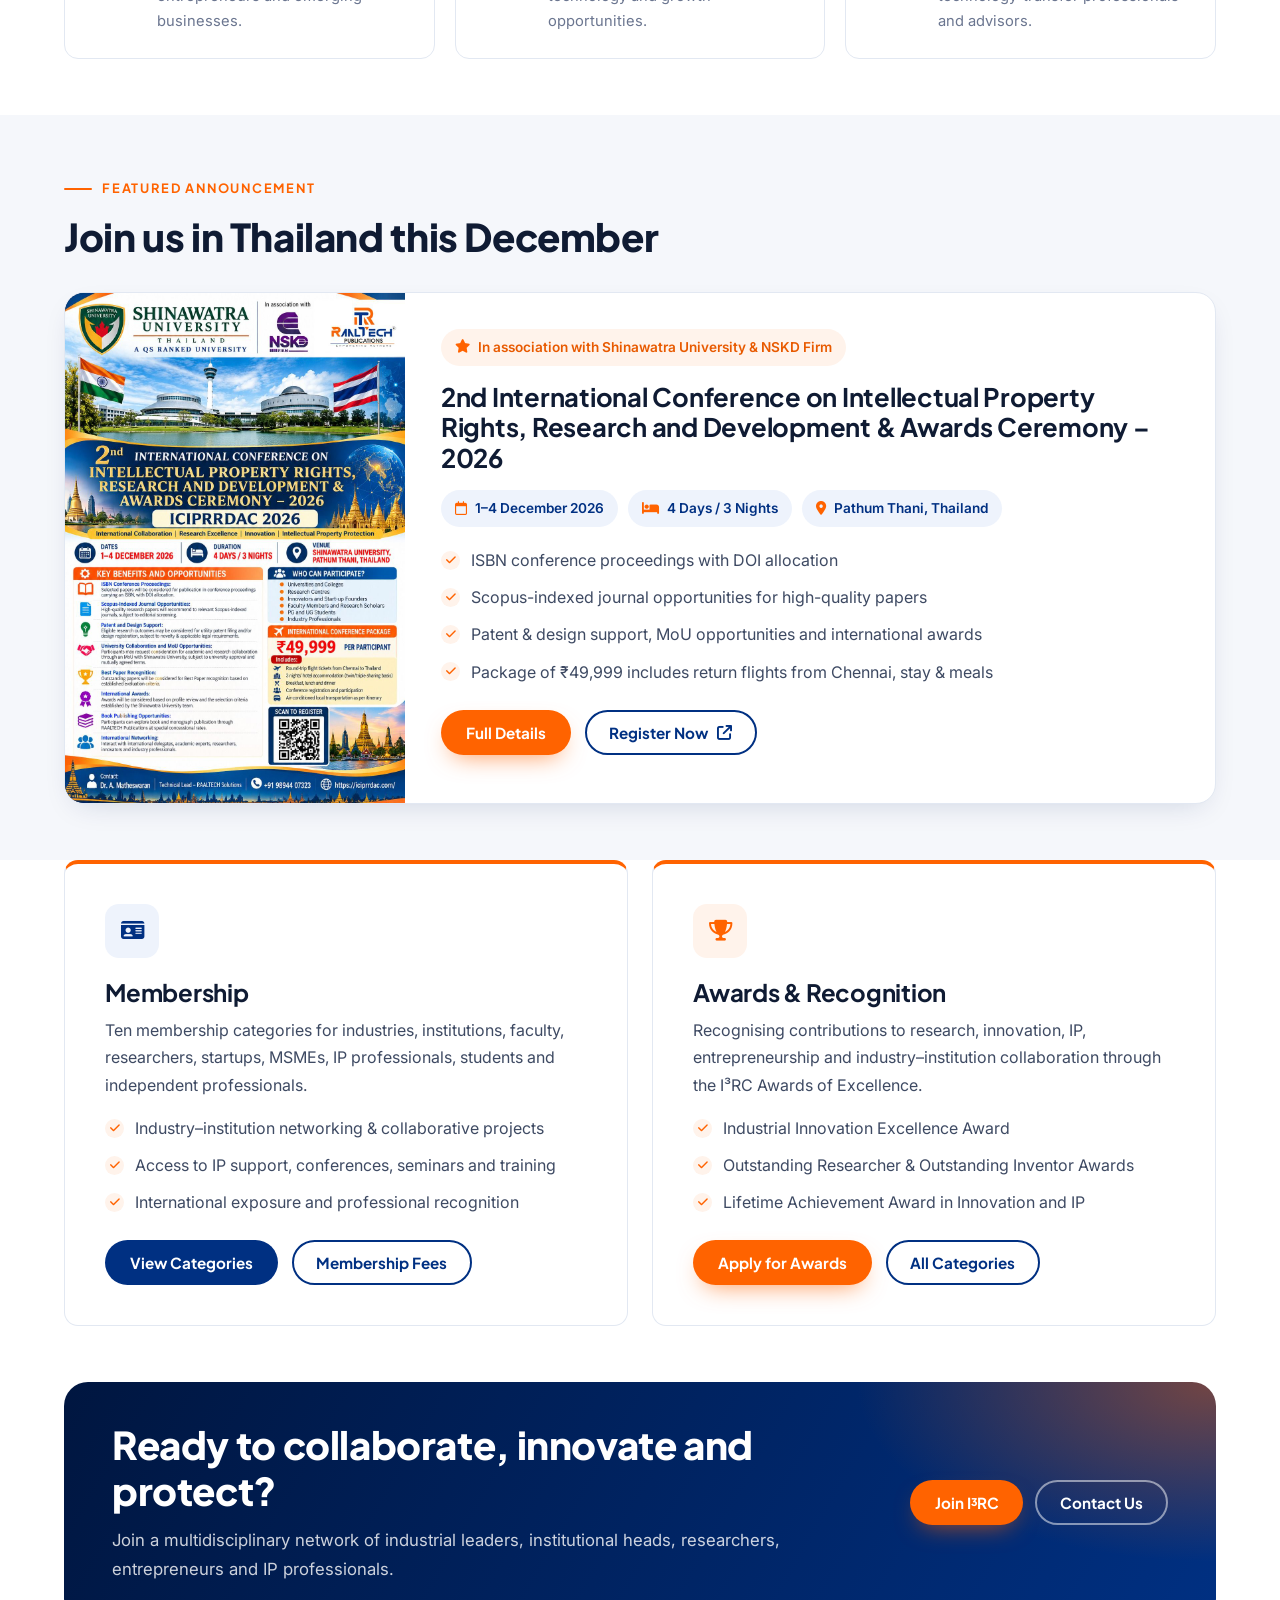
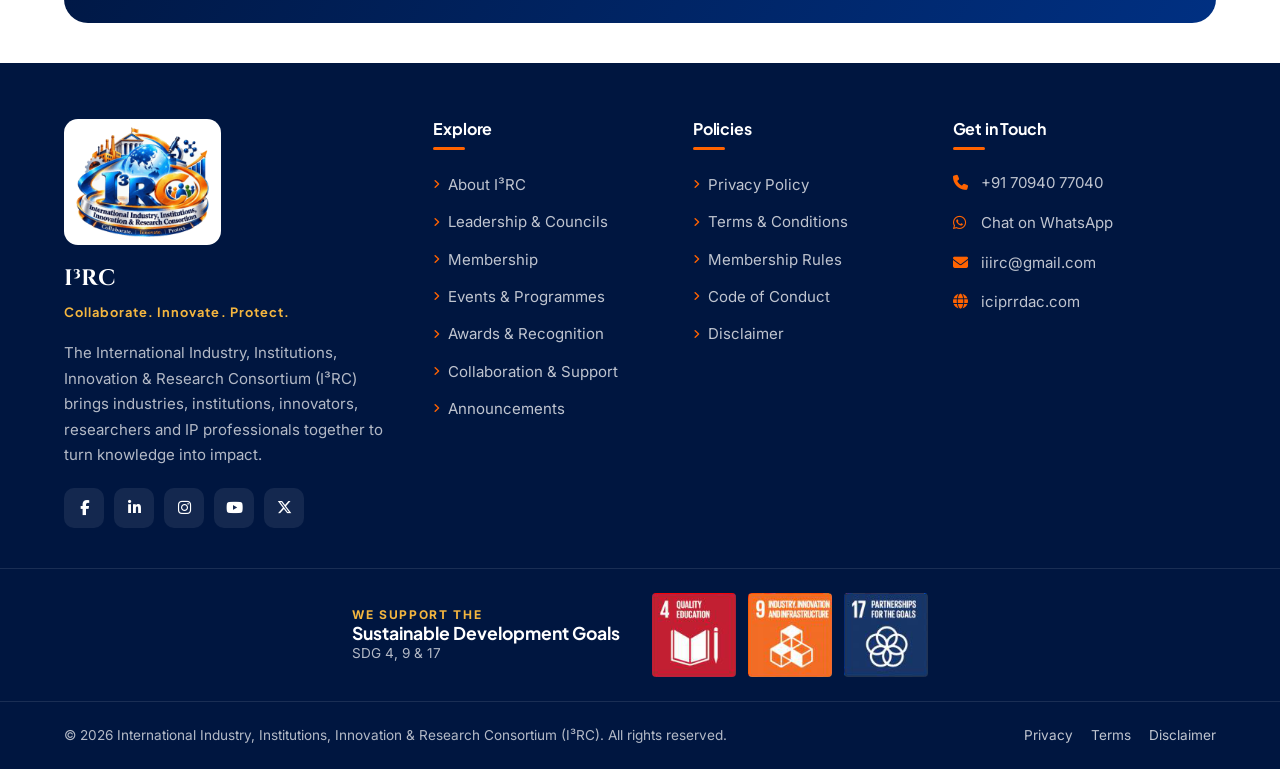
==== commit e9b3ce20: "Apply second round of website comments - Show the orange announcement strip below the menu on every " ====
--- a/index.html
+++ b/index.html
@@ -9,7 +9,7 @@
   <link rel="icon" type="image/png" href="assets/img/favicon.png">
   <link rel="preconnect" href="https://fonts.googleapis.com">
   <link rel="preconnect" href="https://fonts.gstatic.com" crossorigin>
-  <link href="https://fonts.googleapis.com/css2?family=Inter:wght@400;500;600;700&family=Plus+Jakarta+Sans:wght@600;700;800&display=swap" rel="stylesheet">
+  <link href="https://fonts.googleapis.com/css2?family=Cinzel:wght@600;700&family=Inter:wght@400;500;600;700&family=Plus+Jakarta+Sans:wght@600;700;800&display=swap" rel="stylesheet">
   <link rel="stylesheet" href="https://cdnjs.cloudflare.com/ajax/libs/font-awesome/6.5.1/css/all.min.css">
   <link rel="stylesheet" href="assets/css/style.css">
   <script src="assets/js/main.js" defer></script>
@@ -18,36 +18,13 @@
   <div id="site-header"></div>
 
   <main id="main">
-    <!-- Announcement strip -->
-    <div class="announce-strip">
-      <div class="container">
-        <span class="pill">Announcement</span>
-        <div class="marquee" data-marquee>
-          <div class="marquee-track">
-            <span>ICIPRRDAC 2026 — International Conference on IPR, R&amp;D &amp; Awards Ceremony · 1–4 Dec 2026 · Thailand</span>
-            <a href="announcements.html">View details <i class="fa-solid fa-arrow-right"></i></a>
-            <span class="sep">✦</span>
-            <span>I³RC Membership now open</span>
-            <a href="membership.html#apply">Apply now <i class="fa-solid fa-arrow-right"></i></a>
-            <span class="sep">✦</span>
-            <span>Call for Award Nominations</span>
-            <a href="awards.html#apply">Nominate <i class="fa-solid fa-arrow-right"></i></a>
-            <span class="sep">✦</span>
-            <span>Collaboration Activities &amp; Support Requests open</span>
-            <a href="collaboration.html#request-form">Submit a proposal <i class="fa-solid fa-arrow-right"></i></a>
-            <span class="sep">✦</span>
-          </div>
-        </div>
-      </div>
-    </div>
-
     <!-- Hero -->
     <section class="hero">
       <div class="container">
         <div>
           <div class="hero-eyebrow"><span class="dot">I³RC</span> Industry · Institutions · Innovation · Research</div>
           <h1>International Industry, Institutions, <span class="accent">Innovation</span> &amp; Research Consortium</h1>
-          <div class="hero-tagline">Collaborate. Innovate. Protect IP.</div>
+          <div class="hero-tagline">Collaborate. Innovate. Protect.</div>
           <p class="hero-lead">A collaborative platform bringing together industries, universities, researchers, startups, MSMEs, innovators and intellectual property professionals to foster innovation, strengthen collaboration and promote intellectual property rights.</p>
           <div class="hero-actions">
             <a class="btn btn-primary" href="membership.html#apply"><i class="fa-solid fa-user-plus"></i> Become a Member</a>
@@ -139,7 +116,7 @@
           </article>
         </div>
         <div class="text-center mt-4 reveal">
-          <a class="btn btn-navy" href="collaboration.html#activities">See All 15 Activities <i class="fa-solid fa-arrow-right"></i></a>
+          <a class="btn btn-navy" href="collaboration.html#activities">See All Activities <i class="fa-solid fa-arrow-right"></i></a>
         </div>
       </div>
     </section>
@@ -216,7 +193,7 @@
           <article class="card card-accent reveal" style="padding:40px">
             <div class="card-icon orange"><i class="fa-solid fa-trophy"></i></div>
             <h3 style="font-size:1.5rem">Awards &amp; Recognition</h3>
-            <p>Recognising contributions to research, innovation, IP, entrepreneurship and industry–institution collaboration through ten award categories.</p>
+            <p>Recognising contributions to research, innovation, IP, entrepreneurship and industry–institution collaboration through the I³RC Awards of Excellence.</p>
             <ul class="check-list">
               <li>Industrial Innovation Excellence Award</li>
               <li>Outstanding Researcher &amp; Outstanding Inventor Awards</li>
--- a/assets/css/style.css
+++ b/assets/css/style.css
@@ -28,6 +28,7 @@
 
   --font-head: "Plus Jakarta Sans", system-ui, -apple-system, "Segoe UI", sans-serif;
   --font-body: "Inter", system-ui, -apple-system, "Segoe UI", sans-serif;
+  --font-brand: "Cinzel", Georgia, "Times New Roman", serif;
 
   --container: 1200px;
   --header-h: 50px;
@@ -112,9 +113,9 @@
 .brandbar { background: #fff; position: relative; z-index: 101; }
 .brandbar .container { max-width: 1440px; display: flex; align-items: center; gap: 20px; padding-top: 8px; padding-bottom: 8px; }
 .brand { display: flex; align-items: center; gap: 16px; min-width: 0; flex: 1; }
-.brand img { height: 76px; width: auto; flex-shrink: 0; }
+.brand img { height: 100px; width: auto; flex-shrink: 0; }
 .brand-text { display: flex; flex-direction: column; line-height: 1.15; min-width: 0; }
-.brand-name { font-family: var(--font-head); font-weight: 800; font-size: clamp(1.05rem, 1.75vw, 1.6rem); letter-spacing: -.01em; color: var(--navy); }
+.brand-name { font-family: var(--font-brand); font-weight: 700; font-size: clamp(1.15rem, 2vw, 1.95rem); letter-spacing: .01em; color: var(--navy); }
 .brand-abbr { color: var(--orange); white-space: nowrap; }
 .brand-sub { font-family: var(--font-head); font-size: clamp(.8rem, 1vw, .95rem); letter-spacing: .08em; color: var(--orange); font-weight: 700; margin-top: 5px; }
 .brand-cta { flex-shrink: 0; }
@@ -176,7 +177,7 @@
   .brandbar { position: sticky; top: 0; border-bottom: 1px solid var(--line); transition: box-shadow .25s; }
   .brandbar.scrolled { box-shadow: 0 6px 24px -12px rgba(0, 32, 90, .25); }
   .brandbar .container { min-height: var(--header-h); padding-top: 6px; padding-bottom: 6px; }
-  .brand img { height: 56px; }
+  .brand img { height: 66px; }
   .brand-cta { display: none; }
   .nav-toggle { display: inline-flex; }
   .site-header { position: static; background: none; box-shadow: none !important; }
@@ -210,7 +211,7 @@
   .topbar-social { display: none; }
   .brandbar .container { gap: 12px; }
   .brand { gap: 10px; }
-  .brand img { height: 46px; }
+  .brand img { height: 54px; }
   .brand-name { font-size: .86rem; line-height: 1.2; }
   .brand-abbr { display: none; }
   .brand-sub { font-size: .66rem; letter-spacing: .04em; margin-top: 3px; }
@@ -548,24 +549,31 @@
 .declaration .check { font-size: .9rem; color: var(--ink); }
 .declaration .form-note { margin: 12px 0 0; padding-top: 12px; border-top: 1px solid rgba(0,48,130,.12); color: var(--muted); font-size: .86rem; }
 
-/* ---------- Members directory: framed photos ---------- */
-.member-gallery { display: grid; grid-template-columns: repeat(4, 1fr); gap: 26px; max-width: 1000px; margin: 0 auto; }
-@media (max-width: 1024px) { .member-gallery { grid-template-columns: repeat(3, 1fr); } }
-@media (max-width: 760px) { .member-gallery { grid-template-columns: repeat(2, 1fr); gap: 16px; } }
-.member-frame { margin: 0; text-align: center; }
+/* ---------- Members directory: category tabs + small framed photos ---------- */
+.dir-tabs { display: flex; flex-wrap: wrap; justify-content: center; gap: 8px; margin: 0 auto 30px; max-width: 1060px; }
+.dir-tabs button {
+  padding: 8px 16px; border-radius: 999px; border: 1px solid var(--line); background: #fff; cursor: pointer;
+  font-family: var(--font-head); font-weight: 600; font-size: .85rem; color: var(--body); transition: .2s;
+}
+.dir-tabs button:hover { border-color: var(--navy); color: var(--navy); }
+.dir-tabs button[aria-pressed="true"] { background: var(--navy); border-color: var(--navy); color: #fff; }
+.dir-empty { max-width: 560px; margin: 0 auto; padding: 32px 24px; }
+.member-gallery { display: flex; flex-wrap: wrap; justify-content: center; gap: 24px 18px; max-width: 1060px; margin: 0 auto; }
+.member-frame { margin: 0; text-align: center; width: 150px; }
+@media (max-width: 560px) { .member-gallery { gap: 18px 12px; } .member-frame { width: calc(50% - 6px); max-width: 150px; } }
 .member-frame .frame {
-  position: relative; padding: 10px; border-radius: 6px;
+  position: relative; padding: 6px; border-radius: 5px; max-width: 150px; margin: 0 auto;
   background: linear-gradient(140deg, #f7d47a, var(--gold) 30%, #b9821f 55%, #f4c860 80%, #a8741a);
   box-shadow: 0 18px 34px -18px rgba(0, 22, 64, .55), inset 0 0 0 1px rgba(255,255,255,.4);
   transition: transform .3s;
 }
-.member-frame .frame::before { content: ""; position: absolute; inset: 6px; border: 2px solid var(--navy); border-radius: 3px; pointer-events: none; z-index: 1; }
-.member-frame:hover .frame { transform: translateY(-4px) rotate(-.6deg); }
+.member-frame .frame::before { content: ""; position: absolute; inset: 4px; border: 1.5px solid var(--navy); border-radius: 3px; pointer-events: none; z-index: 1; }
+.member-frame:hover .frame { transform: translateY(-3px) rotate(-.6deg); }
 .member-frame img { width: 100%; aspect-ratio: 4 / 5; object-fit: cover; border-radius: 2px; background: var(--navy-50); }
-.member-frame figcaption { margin-top: 14px; line-height: 1.35; }
-.member-frame figcaption strong { display: block; font-family: var(--font-head); color: var(--ink); }
-.member-frame figcaption span { font-size: .85rem; color: var(--muted); }
-.member-frame figcaption .chip { margin-top: 6px; font-size: .75rem; padding: 4px 10px; }
+.member-frame figcaption { margin-top: 10px; line-height: 1.3; display: flex; flex-direction: column; align-items: center; gap: 2px; }
+.member-frame figcaption strong { font-family: var(--font-head); color: var(--ink); font-size: .92rem; }
+.member-frame figcaption span { font-size: .8rem; color: var(--muted); }
+.member-frame figcaption .chip { margin-top: 5px; font-size: .7rem; padding: 3px 9px; line-height: 1.3; }
 
 /* ---------- Contact ---------- */
 .contact-info { display: grid; gap: 16px; }
@@ -586,7 +594,7 @@
 .cta-band .actions { display: flex; gap: 12px; flex-wrap: wrap; }
 @media (max-width: 860px) { .cta-band { grid-template-columns: 1fr; padding: 40px 28px; } }
 
-/* ---------- Announcement banner (home) ---------- */
+/* ---------- Announcement banner (below the menu on every page) ---------- */
 .announce-strip { background: linear-gradient(90deg, var(--orange), #ff8a3d); color: #fff; }
 .announce-strip .container { max-width: 1440px; display: flex; align-items: center; gap: 14px; padding-top: 10px; padding-bottom: 10px; font-size: .93rem; font-weight: 600; }
 .announce-strip .pill { flex-shrink: 0; }
@@ -718,6 +726,15 @@
 .social { display: flex; gap: 10px; flex-wrap: wrap; }
 .social a { width: 40px; height: 40px; border-radius: 10px; display: grid; place-items: center; background: rgba(255,255,255,.08); color: #fff; transition: .2s; }
 .social a:hover { background: var(--orange); color: #fff; transform: translateY(-3px); }
+.footer-sdg { border-top: 1px solid rgba(255,255,255,.1); padding: 24px 0; }
+.footer-sdg .container { display: flex; align-items: center; justify-content: center; gap: 20px 32px; flex-wrap: wrap; }
+.sdg-text { display: flex; flex-direction: column; line-height: 1.3; }
+.sdg-text .sdg-label { font-size: .75rem; letter-spacing: .14em; text-transform: uppercase; color: var(--gold); font-weight: 700; }
+.sdg-text strong { color: #fff; font-family: var(--font-head); font-size: 1.1rem; }
+.sdg-text span:last-child { font-size: .85rem; }
+.sdg-tiles { display: flex; gap: 12px; list-style: none; margin: 0; padding: 0; }
+.sdg-tiles img { width: 84px; height: 84px; border-radius: 4px; }
+@media (max-width: 560px) { .footer-sdg .container { flex-direction: column; text-align: center; } .sdg-tiles img { width: 76px; height: 76px; } }
 .footer-bottom { border-top: 1px solid rgba(255,255,255,.1); padding: 22px 0; font-size: .85rem; }
 .footer-bottom .container { display: flex; justify-content: space-between; gap: 16px; flex-wrap: wrap; }
 .footer-bottom nav { display: flex; gap: 18px; flex-wrap: wrap; }
